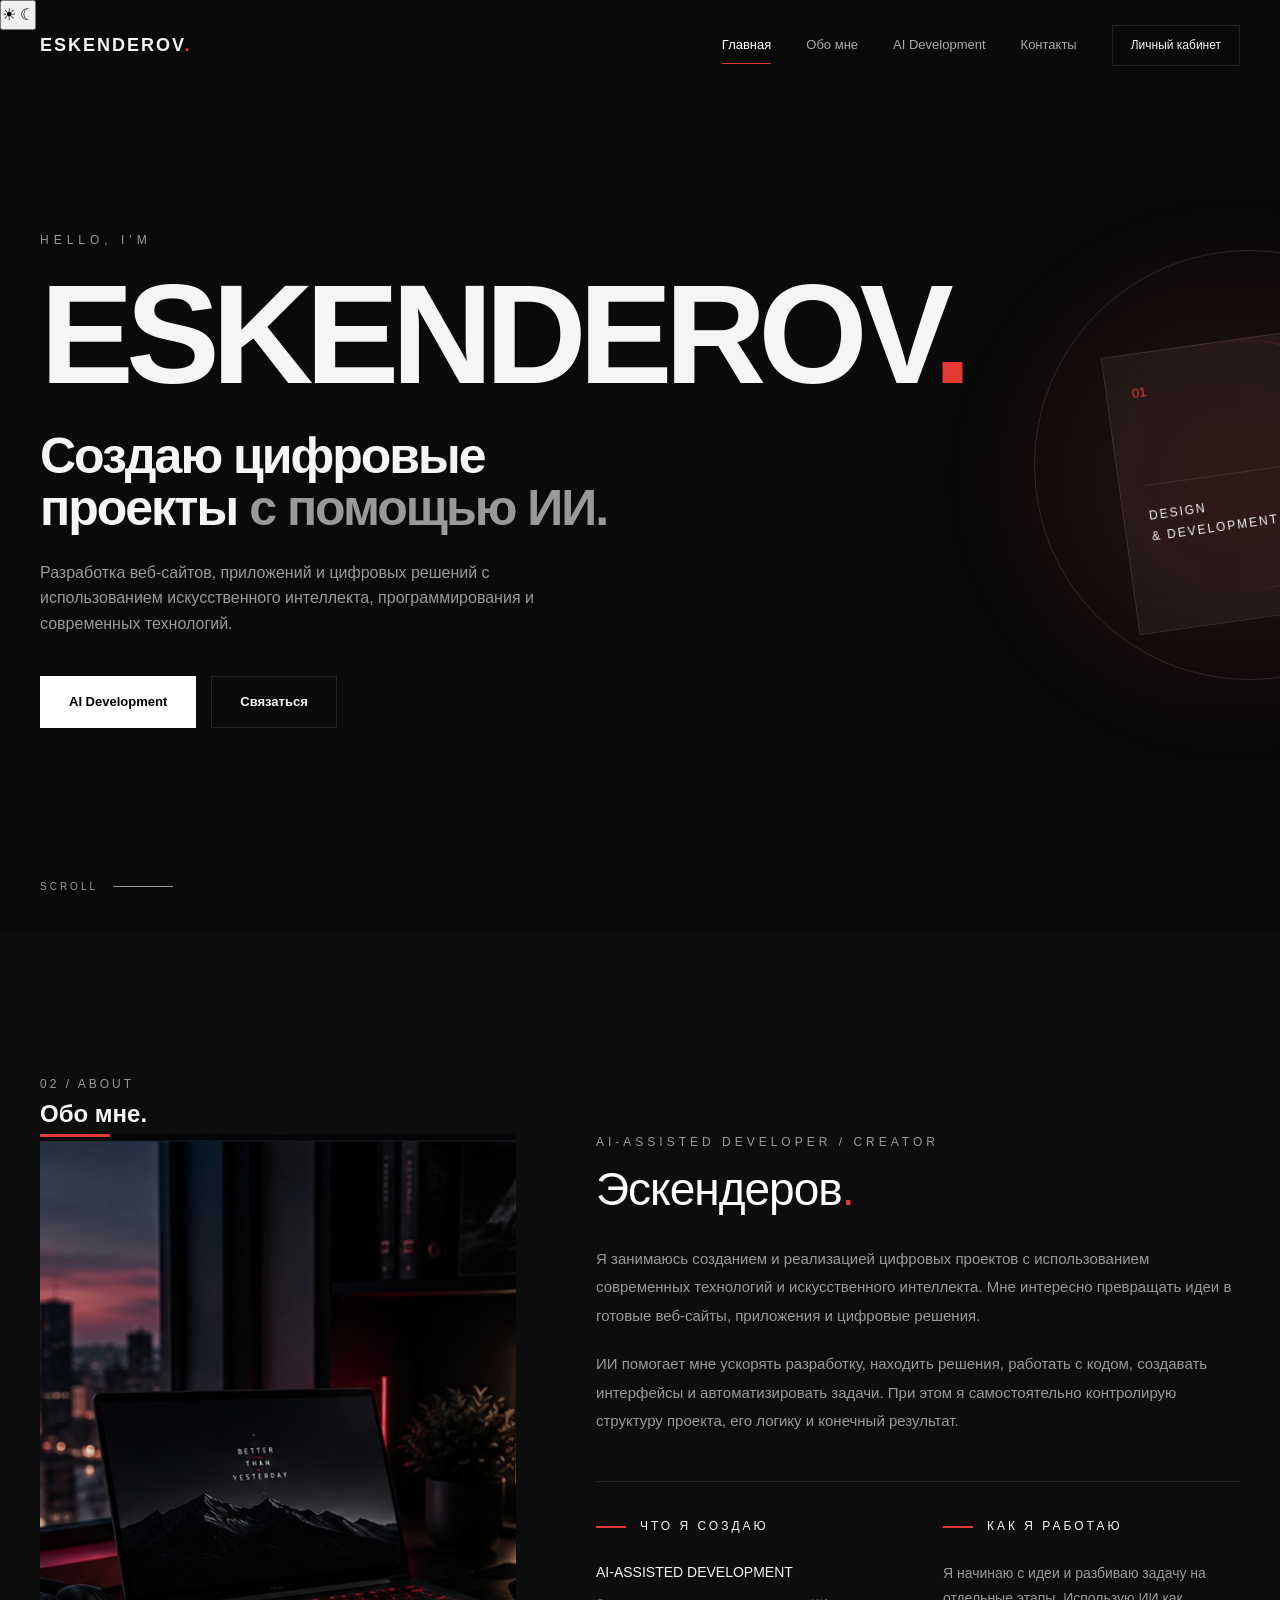
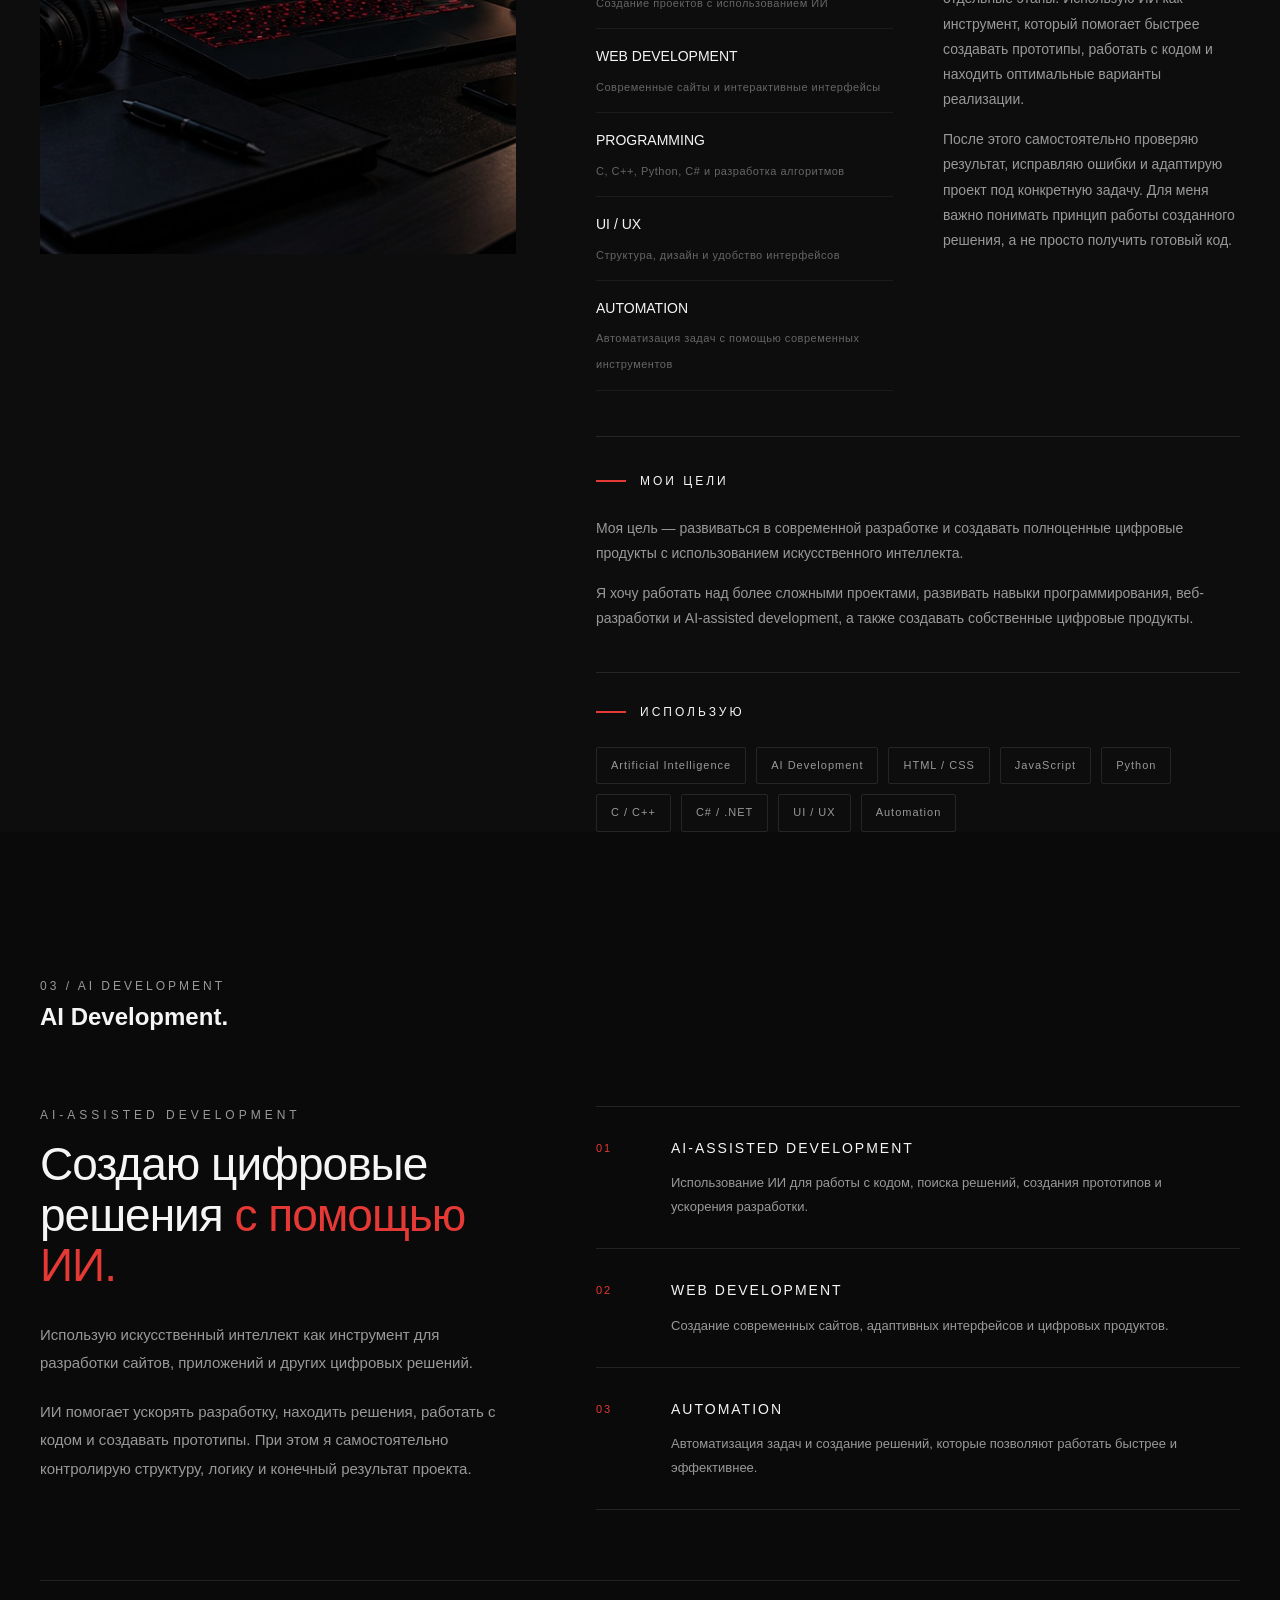
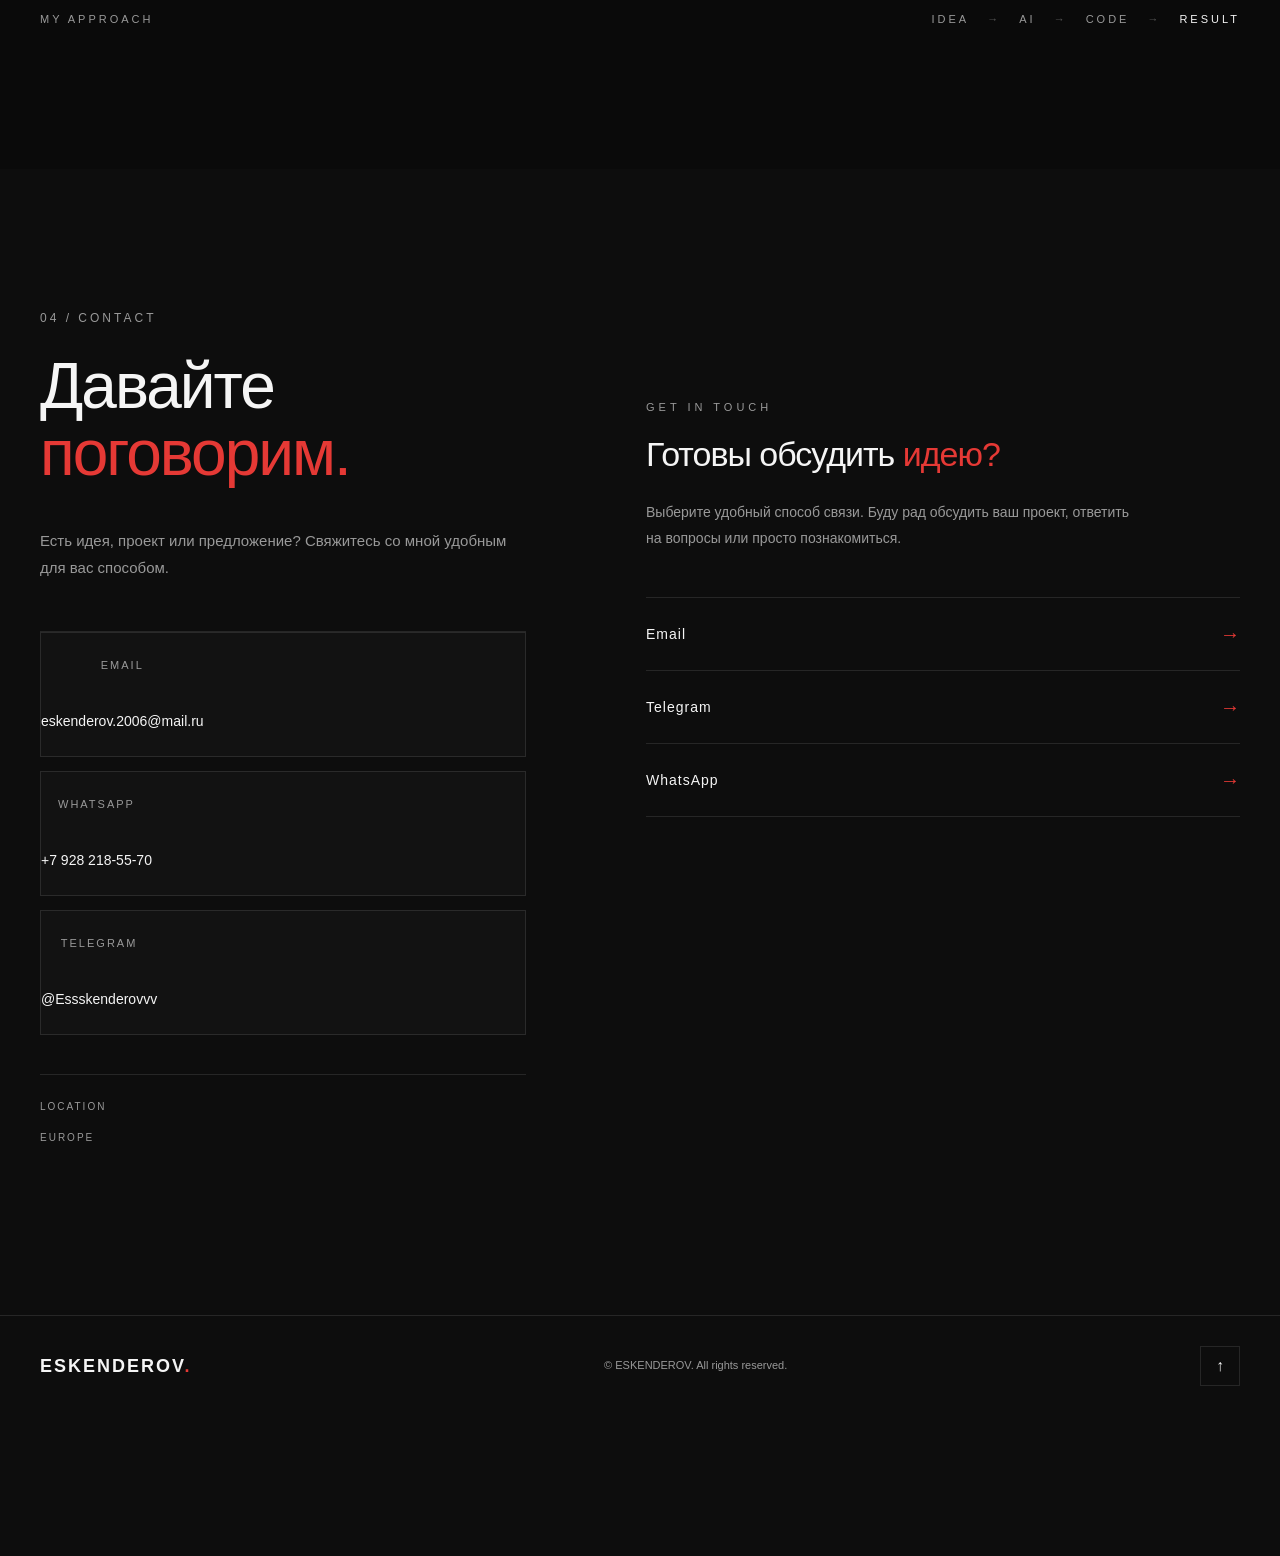
==== index.html @ 564e638a "Update index.html" ====
<!DOCTYPE html>
<html lang="ru">
<head>
    <meta charset="UTF-8">
    <meta name="viewport" content="width=device-width, initial-scale=1.0">

   <title>ESKENDEROV — AI Development</title>

<meta
    name="description"
    content="ESKENDEROV — персональный сайт разработчика. AI-assisted development, веб-разработка, программирование и создание цифровых решений с использованием искусственного интеллекта."
>

    <link rel="stylesheet" href="style.css">
</head>

<body>


<!-- THEME SWITCHER -->

<div class="theme-switcher" id="themeSwitcher">
    <button
        class="theme-switcher-button"
        id="themeToggle"
        type="button"
        aria-label="Переключить тему"
    >
        <span class="theme-switcher-track">
            <span class="theme-switcher-icon sun">☀</span>
            <span class="theme-switcher-icon moon">☾</span>
            <span class="theme-switcher-thumb"></span>
        </span>
    </button>
</div>




    <!-- ================= HEADER ================= -->

    <header class="header" id="header">
        <div class="container header-container">

            <a href="#home" class="logo">
                ESKENDEROV<span>.</span>
            </a>

            <nav class="nav" id="nav">
                <a href="#home" class="nav-link active">Главная</a>
                <a href="#about" class="nav-link">Обо мне</a>
                <a href="#ai-development" class="nav-link">AI Development</a>
                <a href="#contact" class="nav-link">Контакты</a>
                <a href="login.html" class="nav-login">Личный кабинет</a>
            </nav>

            <button class="menu-button" id="menuButton" aria-label="Открыть меню">
                <span></span>
                <span></span>
                <span></span>
            </button>

        </div>
    </header>


    <!-- ================= HERO ================= -->

    <main>

        <section class="hero" id="home">

            <div class="hero-background"></div>

            <div class="container hero-container">

                <div class="hero-content reveal">

                    <p class="hero-small">
                        HELLO, I'M
                    </p>

                    <h1>
                        ESKENDEROV<span>.</span>
                    </h1>

                    <h2>
    Создаю цифровые проекты
    <span>с помощью ИИ.</span>
</h2>

<p class="hero-description">
    Разработка веб-сайтов, приложений и цифровых решений
    с использованием искусственного интеллекта,
    программирования и современных технологий.
</p>


                    <div class="hero-buttons">
                       <a href="#ai-development" class="button button-primary">
    AI Development
</a>

                        <a href="#contact" class="button button-secondary">
                            Связаться
                        </a>
                    </div>

                </div>

                <div class="hero-visual reveal">

                    <div class="circle circle-large"></div>
                    <div class="circle circle-small"></div>

                    <div class="hero-card">
                        <span class="hero-card-number">01</span>

                        <div class="hero-card-line"></div>

                        <p>
                            DESIGN<br>
                            & DEVELOPMENT
                        </p>
                    </div>

                </div>

            </div>

            <a href="#about" class="scroll-down">
                <span>SCROLL</span>
                <div class="scroll-line"></div>
            </a>

        </section>


        <!-- ================= ABOUT ================= -->

       <section class="about section" id="about">
    <div class="container">

        <div class="section-header reveal">
            <span class="section-number">02 / ABOUT</span>
            <h2>Обо мне<span>.</span></h2>
        </div>

        <div class="about-main">

            <!-- ФОТО -->
            <div class="about-photo reveal">
                <img src="about-me-photo.jpg" alt="Рабочее место разработчика">
            </div>

            <!-- ИНФОРМАЦИЯ -->
            <div class="about-content reveal">

<div class="about-intro">
    <p class="about-role">AI-ASSISTED DEVELOPER / CREATOR</p>

    <h3>
        Эскендеров<span>.</span>
    </h3>

    <p>
        Я занимаюсь созданием и реализацией цифровых проектов
        с использованием современных технологий и искусственного
        интеллекта. Мне интересно превращать идеи в готовые
        веб-сайты, приложения и цифровые решения.
    </p>

    <p>
        ИИ помогает мне ускорять разработку, находить решения,
        работать с кодом, создавать интерфейсы и автоматизировать
        задачи. При этом я самостоятельно контролирую структуру
        проекта, его логику и конечный результат.
    </p>
</div>

<div class="about-columns">

    <div class="about-block">

        <div class="about-block-title">
            <span></span>
            Что я создаю
        </div>

        <div class="skill-list">

            <div class="skill-item">
                <strong>AI-ASSISTED DEVELOPMENT</strong>
                <small>Создание проектов с использованием ИИ</small>
            </div>

            <div class="skill-item">
                <strong>WEB DEVELOPMENT</strong>
                <small>Современные сайты и интерактивные интерфейсы</small>
            </div>

            <div class="skill-item">
                <strong>PROGRAMMING</strong>
                <small>C, C++, Python, C# и разработка алгоритмов</small>
            </div>

            <div class="skill-item">
                <strong>UI / UX</strong>
                <small>Структура, дизайн и удобство интерфейсов</small>
            </div>

            <div class="skill-item">
                <strong>AUTOMATION</strong>
                <small>Автоматизация задач с помощью современных инструментов</small>
            </div>

        </div>

    </div>


    <div class="about-block">

        <div class="about-block-title">
            <span></span>
            Как я работаю
        </div>

        <p>
            Я начинаю с идеи и разбиваю задачу на отдельные этапы.
            Использую ИИ как инструмент, который помогает быстрее
            создавать прототипы, работать с кодом и находить
            оптимальные варианты реализации.
        </p>

        <p>
            После этого самостоятельно проверяю результат,
            исправляю ошибки и адаптирую проект под конкретную
            задачу. Для меня важно понимать принцип работы
            созданного решения, а не просто получить готовый код.
        </p>

    </div>

</div>


<div class="about-goal">

    <div class="about-block-title">
        <span></span>
        Мои цели
    </div>

    <p>
        Моя цель — развиваться в современной разработке и создавать
        полноценные цифровые продукты с использованием искусственного
        интеллекта.
    </p>

    <p>
        Я хочу работать над более сложными проектами, развивать
        навыки программирования, веб-разработки и AI-assisted
        development, а также создавать собственные цифровые продукты.
    </p>

</div>


<div class="about-learning">

    <div class="about-block-title">
        <span></span>
        Использую
    </div>

    <div class="learning-tags">
        <span>Artificial Intelligence</span>
        <span>AI Development</span>
        <span>HTML / CSS</span>
        <span>JavaScript</span>
        <span>Python</span>
        <span>C / C++</span>
        <span>C# / .NET</span>
        <span>UI / UX</span>
        <span>Automation</span>
    </div>

</div>

</div>


        </div>

    </div>

      <!-- ================= AI DEVELOPMENT ================= -->

<section class="section ai-development" id="ai-development">

    <div class="container">

        <div class="section-header reveal">
            <span class="section-number">03 / AI DEVELOPMENT</span>
            <h2>AI Development<span>.</span></h2>
        </div>

        <div class="ai-main">

            <div class="ai-intro reveal">

                <p class="ai-role">
                    AI-ASSISTED DEVELOPMENT
                </p>

                <h3>
                    Создаю цифровые решения
                    <span>с помощью ИИ.</span>
                </h3>

                <p>
                    Использую искусственный интеллект как инструмент
                    для разработки сайтов, приложений и других
                    цифровых решений.
                </p>

                <p>
                    ИИ помогает ускорять разработку, находить решения,
                    работать с кодом и создавать прототипы.
                    При этом я самостоятельно контролирую структуру,
                    логику и конечный результат проекта.
                </p>

            </div>

            <div class="ai-list reveal">

                <div class="ai-item">

                    <div class="ai-number">
                        01
                    </div>

                    <div class="ai-item-content">
                        <h3>AI-ASSISTED DEVELOPMENT</h3>

                        <p>
                            Использование ИИ для работы с кодом,
                            поиска решений, создания прототипов
                            и ускорения разработки.
                        </p>
                    </div>

                </div>


                <div class="ai-item">

                    <div class="ai-number">
                        02
                    </div>

                    <div class="ai-item-content">
                        <h3>WEB DEVELOPMENT</h3>

                        <p>
                            Создание современных сайтов,
                            адаптивных интерфейсов и цифровых
                            продуктов.
                        </p>
                    </div>

                </div>


                <div class="ai-item">

                    <div class="ai-number">
                        03
                    </div>

                    <div class="ai-item-content">
                        <h3>AUTOMATION</h3>

                        <p>
                            Автоматизация задач и создание решений,
                            которые позволяют работать быстрее
                            и эффективнее.
                        </p>
                    </div>

                </div>

            </div>

        </div>

        <div class="ai-bottom reveal">

            <span>MY APPROACH</span>

            <div class="ai-flow">
                <span>IDEA</span>
                <i>→</i>
                <span>AI</span>
                <i>→</i>
                <span>CODE</span>
                <i>→</i>
                <strong>RESULT</strong>
            </div>

        </div>

    </div>

</section>


<!-- ================= CONTACT ================= -->

<section class="section contact" id="contact">

    <div class="container">

        <div class="contact-grid">

            <!-- CONTACT INFO -->
            <div class="contact-info reveal">

                <p class="section-number">
                    04 / CONTACT
                </p>

                <h2>
                    Давайте<br>
                    <span>поговорим.</span>
                </h2>

                <p class="contact-description">
                    Есть идея, проект или предложение?
                    Свяжитесь со мной удобным для вас способом.
                </p>

                <div class="contact-details">

                    <!-- EMAIL -->
                    <div class="contact-item">

                        <div class="contact-item-content">

                            <span>Email</span>

                            <a href="mailto:eskenderov.2006@mail.ru">
                                eskenderov.2006@mail.ru
                            </a>

                        </div>

                    </div>


                    <!-- WHATSAPP -->
                    <div class="contact-item">

                        <div class="contact-item-content">

                            <span>WhatsApp</span>

                            <a
                                href="https://wa.me/79282185570"
                                target="_blank"
                                rel="noopener noreferrer"
                            >
                                +7 928 218-55-70
                            </a>

                        </div>

                    </div>


                    <!-- TELEGRAM -->
                    <div class="contact-item">

                        <div class="contact-item-content">

                            <span>Telegram</span>

                            <a
                                href="https://t.me/Essskenderovvv"
                                target="_blank"
                                rel="noopener noreferrer"
                            >
                                @Essskenderovvv
                            </a>

                        </div>

                    </div>


                    <!-- LOCATION -->
                    <div class="contact-location">

                        <span class="location-label">
                            Location
                        </span>

                        <span class="location-value">
                            Europe
                        </span>

                    </div>

                </div>

            </div>


            <!-- CONTACT CTA -->
            <div class="contact-cta reveal">

                <p class="contact-cta-label">
                    GET IN TOUCH
                </p>

                <h3>
                    Готовы обсудить
                    <span>идею?</span>
                </h3>

                <p>
                    Выберите удобный способ связи.
                    Буду рад обсудить ваш проект,
                    ответить на вопросы или просто
                    познакомиться.
                </p>

                <div class="contact-actions">

                    <a
                        href="mailto:eskenderov.2006@mail.ru"
                        class="contact-action"
                    >
                        <span>Email</span>
                        <strong>→</strong>
                    </a>

                    <a
                        href="https://t.me/Essskenderovvv"
                        target="_blank"
                        rel="noopener noreferrer"
                        class="contact-action"
                    >
                        <span>Telegram</span>
                        <strong>→</strong>
                    </a>

                    <a
                        href="https://wa.me/79282185570"
                        target="_blank"
                        rel="noopener noreferrer"
                        class="contact-action"
                    >
                        <span>WhatsApp</span>
                        <strong>→</strong>
                    </a>

                </div>

            </div>

        </div>

    </div>

</section>



    <!-- ================= FOOTER ================= -->

    <footer class="footer">

        <div class="container footer-container">

            <a href="#home" class="logo">
                ESKENDEROV<span>.</span>
            </a>

            <p>
                © <span id="year"></span> ESKENDEROV. All rights reserved.
            </p>

            <a href="#home" class="back-top">
                ↑
            </a>

        </div>

    </footer>


    <script src="script.js"></script>

</body>
</html>
---- style.css ----
/* =====================================================
   RESET
===================================================== */

* {
    margin: 0;
    padding: 0;
    box-sizing: border-box;
}

html {
    scroll-behavior: smooth;
}

body {
    font-family: Arial, Helvetica, sans-serif;
    background: #0a0a0a;
    color: #f5f5f5;
    line-height: 1.6;
    overflow-x: hidden;
}

a {
    color: inherit;
    text-decoration: none;
}

button,
input,
textarea {
    font: inherit;
}


/* =====================================================
   VARIABLES
===================================================== */

:root {
    --bg: #0a0a0a;
    --bg-light: #111111;
    --white: #f5f5f5;
    --gray: #999999;
    --dark-gray: #1d1d1d;
    --red: #e53935;
    --border: rgba(255, 255, 255, 0.1);
    --container: 1200px;
}


/* =====================================================
   COMMON
===================================================== */

.container {
    width: min(var(--container), calc(100% - 80px));
    margin: 0 auto;
}

.section {
    padding: 140px 0;
}

.section-heading {
    margin-bottom: 80px;
}

.section-number {
    color: var(--gray);
    font-size: 12px;
    letter-spacing: 3px;
    margin-bottom: 25px;
}

.section-heading h2,
.contact-info h2 {
    font-size: clamp(48px, 7vw, 90px);
    line-height: 0.95;
    font-weight: 700;
    letter-spacing: -4px;
}

.section-heading h2 span,
.contact-info h2 span {
    color: var(--gray);
}


/* =====================================================
   HEADER
===================================================== */

.header {
    position: fixed;
    top: 0;
    left: 0;
    width: 100%;
    z-index: 1000;
    padding: 25px 0;
    transition: 0.4s ease;
}

.header.scrolled {
    background: rgba(10, 10, 10, 0.9);
    backdrop-filter: blur(15px);
    padding: 17px 0;
    border-bottom: 1px solid var(--border);
}

.header-container {
    display: flex;
    align-items: center;
    justify-content: space-between;
}

.logo {
    font-size: 18px;
    font-weight: 800;
    letter-spacing: 2px;
}

.logo span {
    color: var(--red);
}

.nav {
    display: flex;
    align-items: center;
    gap: 35px;
}

.nav-link {
    position: relative;
    color: #aaa;
    font-size: 13px;
    transition: 0.3s;
}

.nav-link:hover,
.nav-link.active {
    color: white;
}

.nav-link::after {
    content: "";
    position: absolute;
    left: 0;
    bottom: -8px;
    width: 0;
    height: 1px;
    background: var(--red);
    transition: 0.3s;
}

.nav-link:hover::after,
.nav-link.active::after {
    width: 100%;
}

.nav-login {
    padding: 10px 18px;
    border: 1px solid var(--border);
    font-size: 12px;
    transition: 0.3s;
}

.nav-login:hover {
    background: white;
    color: black;
}

.menu-button {
    display: none;
    border: 0;
    background: transparent;
    cursor: pointer;
}

.menu-button span {
    display: block;
    width: 25px;
    height: 2px;
    background: white;
    margin: 5px;
}


/* =====================================================
   HERO
===================================================== */

.hero {
    min-height: 100vh;
    position: relative;
    display: flex;
    align-items: center;
    overflow: hidden;
}

.hero-background {
    position: absolute;
    width: 600px;
    height: 600px;
    border-radius: 50%;
    right: -250px;
    top: 50%;
    transform: translateY(-50%);
    background: radial-gradient(
        circle,
        rgba(229, 57, 53, 0.15),
        transparent 65%
    );
    filter: blur(20px);
}

.hero-container {
    display: grid;
    grid-template-columns: 1.2fr 0.8fr;
    align-items: center;
    gap: 50px;
}

.hero-small {
    font-size: 12px;
    letter-spacing: 5px;
    color: var(--gray);
    margin-bottom: 25px;
}

.hero h1 {
    font-size: clamp(65px, 11vw, 150px);
    line-height: 0.85;
    letter-spacing: -8px;
    margin-bottom: 35px;
}

.hero h1 span {
    color: var(--red);
}

.hero h2 {
    max-width: 650px;
    font-size: clamp(28px, 4vw, 50px);
    line-height: 1.05;
    letter-spacing: -2px;
    margin-bottom: 25px;
}

.hero h2 span {
    color: var(--gray);
}

.hero-description {
    max-width: 550px;
    color: var(--gray);
    font-size: 16px;
    margin-bottom: 40px;
}

.hero-buttons {
    display: flex;
    gap: 15px;
    flex-wrap: wrap;
}

.button {
    display: inline-flex;
    align-items: center;
    justify-content: center;
    gap: 25px;
    min-height: 52px;
    padding: 0 28px;
    border: 1px solid transparent;
    cursor: pointer;
    transition: 0.3s;
    font-size: 13px;
    font-weight: 600;
}

.button-primary {
    background: white;
    color: black;
}

.button-primary:hover {
    background: var(--red);
    color: white;
    transform: translateY(-3px);
}

.button-secondary {
    border-color: var(--border);
}

.button-secondary:hover {
    background: white;
    color: black;
}


/* HERO VISUAL */

.hero-visual {
    position: relative;
    height: 500px;
}

.circle {
    position: absolute;
    border-radius: 50%;
    border: 1px solid rgba(255, 255, 255, 0.12);
}

.circle-large {
    width: 430px;
    height: 430px;
    top: 20px;
    left: 20px;
    animation: rotate 20s linear infinite;
}

.circle-small {
    width: 250px;
    height: 250px;
    top: 110px;
    left: 110px;
    border-color: rgba(229, 57, 53, 0.4);
    animation: rotateReverse 12s linear infinite;
}

.hero-card {
    position: absolute;
    width: 240px;
    height: 280px;
    top: 110px;
    left: 105px;
    padding: 25px;
    background: rgba(255, 255, 255, 0.04);
    backdrop-filter: blur(15px);
    border: 1px solid var(--border);
    transform: rotate(-8deg);
    transition: 0.5s;
}

.hero-card:hover {
    transform: rotate(0deg) scale(1.03);
}

.hero-card-number {
    color: var(--red);
    font-size: 13px;
}

.hero-card-line {
    height: 1px;
    width: 100%;
    background: var(--border);
    margin: 80px 0 20px;
}

.hero-card p {
    font-size: 12px;
    letter-spacing: 2px;
    line-height: 1.8;
}

.scroll-down {
    position: absolute;
    left: 40px;
    bottom: 35px;
    display: flex;
    align-items: center;
    gap: 15px;
    color: var(--gray);
    font-size: 10px;
    letter-spacing: 3px;
}

.scroll-line {
    width: 60px;
    height: 1px;
    background: var(--gray);
}


/* =====================================================
   ABOUT
===================================================== */

.about {
    background: #0d0d0d;
}

.about-grid {
    display: grid;
    grid-template-columns: 0.9fr 1.1fr;
    gap: 100px;
    align-items: center;
}

.about-image {
    position: relative;
    max-width: 450px;
}

.image-placeholder {
    height: 550px;
    background:
        linear-gradient(
            135deg,
            #222,
            #101010
        );
    display: flex;
    align-items: center;
    justify-content: center;
    border: 1px solid var(--border);
}

.image-placeholder span {
    font-size: 25px;
    letter-spacing: 8px;
    color: #444;
    text-align: center;
    line-height: 1.5;
}

.image-decoration {
    position: absolute;
    width: 100%;
    height: 100%;
    border: 1px solid var(--red);
    left: 20px;
    top: 20px;
    z-index: -1;
}

.about-intro {
    font-size: 25px !important;
    line-height: 1.4;
    color: white !important;
    margin-bottom: 30px;
}

.about-content > p {
    color: var(--gray);
    font-size: 16px;
    margin-bottom: 50px;
}

.skills {
    display: flex;
    flex-direction: column;
    gap: 25px;
}

.skill-header {
    display: flex;
    justify-content: space-between;
    font-size: 12px;
    margin-bottom: 10px;
    color: #ccc;
}

.skill-header span:last-child {
    color: var(--gray);
}

.skill-bar {
    height: 2px;
    background: #2a2a2a;
    overflow: hidden;
}

.skill-progress {
    height: 100%;
    width: 0;
    background: var(--red);
    transition: width 1.5s ease;
}

.about.visible .skill-progress {
    width: var(--progress);
}


/* =====================================================
   PROJECTS
===================================================== */

.projects-grid {
    display: grid;
    grid-template-columns: repeat(2, 1fr);
    gap: 70px 30px;
}

.project-card {
    border-bottom: 1px solid var(--border);
    padding-bottom: 35px;
}

.project-image {
    height: 400px;
    margin-bottom: 30px;
    position: relative;
    overflow: hidden;
    display: flex;
    align-items: flex-end;
    justify-content: flex-end;
    padding: 25px;
    border: 1px solid var(--border);
    transition: 0.5s;
}

.project-image span {
    font-size: 80px;
    font-weight: 800;
    color: rgba(255, 255, 255, 0.08);
    transition: 0.5s;
}

.project-card:hover .project-image {
    transform: scale(0.98);
}

.project-card:hover .project-image span {
    color: rgba(229, 57, 53, 0.5);
    transform: translate(-10px, -10px);
}

.project-image-1 {
    background:
        linear-gradient(
            135deg,
            #1d1d1d,
            #090909
        );
}

.project-image-2 {
    background:
        linear-gradient(
            45deg,
            #181818,
            #252525
        );
}

.project-image-3 {
    background:
        linear-gradient(
            135deg,
            #252525,
            #101010
        );
}

.project-image-4 {
    background:
        linear-gradient(
            45deg,
            #111,
            #292929
        );
}

.project-category {
    font-size: 10px;
    letter-spacing: 3px;
    color: var(--red);
    margin-bottom: 12px;
}

.project-info h3 {
    font-size: 28px;
    margin-bottom: 12px;
}

.project-info > p:not(.project-category) {
    color: var(--gray);
    max-width: 500px;
    margin-bottom: 20px;
}

.project-link {
    font-size: 13px;
    transition: 0.3s;
}

.project-link:hover {
    color: var(--red);
}


/* =====================================================
   CONTACT
===================================================== */

.contact {
    background: #0d0d0d;
}

.contact-grid {
    display: grid;
    grid-template-columns: 1fr 1fr;
    gap: 120px;
}

.contact-description {
    max-width: 450px;
    color: var(--gray);
    margin: 40px 0;
}

.contact-details {
    display: flex;
    flex-direction: column;
    gap: 25px;
}

.contact-details span {
    display: block;
    color: var(--gray);
    font-size: 11px;
    letter-spacing: 2px;
    margin-bottom: 5px;
}

.contact-details a {
    transition: 0.3s;
}

.contact-details a:hover {
    color: var(--red);
}


/* FORM */

.form-group label {
    font-size: 11px;
    color: var(--gray);
    letter-spacing: 2px;
}

.form-group input,
.form-group textarea {
    width: 100%;
    border: 0;
    border-bottom: 1px solid var(--border);
    background: transparent;
    color: white;
    padding: 12px 0;
    outline: none;
    resize: vertical;
    transition: 0.3s;
}

.form-group input:focus,
.form-group textarea:focus {
    border-color: var(--red);
}

.form-group input::placeholder,
.form-group textarea::placeholder {
    color: #444;
}



/* =====================================================
   FOOTER
===================================================== */

.footer {
    border-top: 1px solid var(--border);
    padding: 30px 0;
}

.footer-container {
    display: flex;
    justify-content: space-between;
    align-items: center;
}

.footer p {
    color: var(--gray);
    font-size: 11px;
}

.back-top {
    width: 40px;
    height: 40px;
    border: 1px solid var(--border);
    display: flex;
    align-items: center;
    justify-content: center;
    transition: 0.3s;
}

.back-top:hover {
    background: white;
    color: black;
}


/* =====================================================
   ANIMATIONS
===================================================== */

.reveal {
    opacity: 0;
    transform: translateY(40px);
    transition:
        opacity 0.8s ease,
        transform 0.8s ease;
}

.reveal.visible {
    opacity: 1;
    transform: translateY(0);
}

@keyframes rotate {
    from {
        transform: rotate(0deg);
    }

    to {
        transform: rotate(360deg);
    }
}

@keyframes rotateReverse {
    from {
        transform: rotate(360deg);
    }

    to {
        transform: rotate(0deg);
    }
}


/* =====================================================
   RESPONSIVE
===================================================== */

@media (max-width: 900px) {

    .container {
        width: min(var(--container), calc(100% - 40px));
    }

    .nav {
        position: fixed;
        top: 0;
        right: -100%;
        width: 280px;
        height: 100vh;
        background: #111;
        flex-direction: column;
        justify-content: center;
        gap: 30px;
        transition: 0.4s;
        border-left: 1px solid var(--border);
    }

    .nav.open {
        right: 0;
    }

    .menu-button {
        display: block;
        position: relative;
        z-index: 1001;
    }

    .hero-container {
        grid-template-columns: 1fr;
    }

    .hero-visual {
        display: none;
    }

    .about-grid {
        grid-template-columns: 1fr;
        gap: 70px;
    }

    .about-image {
        max-width: 400px;
    }

    .contact-grid {
        grid-template-columns: 1fr;
        gap: 70px;
    }

    .projects-grid {
        gap: 50px 20px;
    }
}


@media (max-width: 600px) {

    .section {
        padding: 90px 0;
    }

    .section-heading {
        margin-bottom: 50px;
    }

    .section-heading h2,
    .contact-info h2 {
        letter-spacing: -2px;
    }

    .hero h1 {
        font-size: 55px;
        letter-spacing: -4px;
    }

    .hero h2 {
        font-size: 30px;
    }

    .hero-description {
        font-size: 14px;
    }

    .scroll-down {
        left: 20px;
    }

    .projects-grid {
        grid-template-columns: 1fr;
    }

    .project-image {
        height: 300px;
    }

    .image-placeholder {
        height: 400px;
    }

    .footer-container {
        flex-direction: column;
        gap: 20px;
    }
}
/* =====================================================
   AUTH PAGES
===================================================== */

.auth-page {
    min-height: 100vh;
    display: flex;
    align-items: center;
    justify-content: center;
    padding: 120px 20px 60px;
}

.auth-box {
    width: min(500px, 100%);
    padding: 50px;
    background: #111;
    border: 1px solid var(--border);
    animation: authAppear 0.8s ease forwards;
}

.auth-box h1 {
    font-size: clamp(45px, 7vw, 70px);
    line-height: 0.95;
    letter-spacing: -3px;
    margin-bottom: 50px;
}

.auth-box h1 span {
    color: var(--red);
}

.auth-button {
    width: 100%;
    margin-top: 10px;
}

.auth-message {
    min-height: 20px;
    margin-top: 20px;
    font-size: 13px;
    color: var(--red);
}

.auth-switch {
    margin-top: 30px;
    color: var(--gray);
    font-size: 13px;
    text-align: center;
}

.auth-switch a {
    color: white;
    transition: 0.3s;
}

.auth-switch a:hover {
    color: var(--red);
}

@keyframes authAppear {

    from {
        opacity: 0;
        transform: translateY(30px);
    }

    to {
        opacity: 1;
        transform: translateY(0);
    }

}


/* =====================================================
   PROFILE
===================================================== */

.profile-page {
    min-height: 100vh;
    padding: 150px 0 100px;
}

.profile-header {
    display: flex;
    align-items: center;
    justify-content: space-between;
    margin-bottom: 80px;
}

.profile-header h1 {
    font-size: clamp(55px, 8vw, 100px);
    line-height: 0.9;
    letter-spacing: -5px;
}

.profile-header h1 span {
    color: var(--gray);
}

.profile-avatar {
    width: 150px;
    height: 150px;
    border-radius: 50%;
    border: 1px solid var(--red);
    display: flex;
    align-items: center;
    justify-content: center;
    font-size: 60px;
    font-weight: 700;
    color: var(--red);
}

.profile-grid {
    display: grid;
    grid-template-columns: 1fr 1fr;
    gap: 30px;
}

.profile-card {
    background: #111;
    border: 1px solid var(--border);
    padding: 40px;
}

.profile-label {
    font-size: 11px;
    letter-spacing: 3px;
    color: var(--gray);
    margin-bottom: 35px;
}

.profile-row {
    display: flex;
    justify-content: space-between;
    gap: 20px;
    padding: 20px 0;
    border-bottom: 1px solid var(--border);
}

.profile-row span {
    color: var(--gray);
}

.status {
    color: #7ee787;
}

.profile-action {
    width: 100%;
    padding: 20px 0;
    display: flex;
    justify-content: space-between;
    border: 0;
    border-bottom: 1px solid var(--border);
    background: transparent;
    color: white;
    text-align: left;
    cursor: pointer;
    transition: 0.3s;
}

.profile-action:hover {
    color: var(--red);
    padding-left: 10px;
}

.profile-action.danger {
    color: #e53935;
}

.logout-button {
    background: transparent;
    color: white;
    cursor: pointer;
}


/* =====================================================
   MOBILE AUTH / PROFILE
===================================================== */

@media (max-width: 700px) {

    .auth-box {
        padding: 30px 25px;
    }

    .profile-header {
        align-items: flex-start;
        gap: 30px;
    }

    .profile-avatar {
        width: 90px;
        height: 90px;
        font-size: 35px;
        flex-shrink: 0;
    }

    .profile-header h1 {
        letter-spacing: -3px;
    }

    .profile-grid {
        grid-template-columns: 1fr;
    }

    .profile-card {
        padding: 25px;
    }

    .profile-row {
        flex-direction: column;
        gap: 5px;
    }

}
/* =====================================================
   CONTACT DETAILS
===================================================== */

.contact-details {
    display: flex;
    flex-direction: column;
    gap: 14px;
    margin-top: 45px;
    max-width: 500px;
}


/* CONTACT CARD */

.contact-item {
    display: flex;
    align-items: center;
    gap: 18px;
    padding: 18px 20px;
    border: 1px solid var(--border);
    background: rgba(255, 255, 255, 0.02);
    transition: 0.35s ease;
}

.contact-item:hover {
    border-color: rgba(229, 57, 53, 0.5);
    background: rgba(229, 57, 53, 0.04);
    transform: translateX(6px);

}


/* TEXT */

.contact-item-content {
    display: flex;
    flex-direction: column;
    gap: 3px;
}

.contact-item-content span,
.contact-location span {
    color: var(--gray);
    font-size: 10px;
    letter-spacing: 2px;
    text-transform: uppercase;
}

.contact-item-content a {
    font-size: 15px;
    color: white;
    transition: 0.3s ease;
}

.contact-item-content a:hover {
    color: var(--red);
}


/* LOCATION */

.contact-location {
    margin-top: 25px;
    padding: 22px 20px 0;

    border-top: 1px solid var(--border);

    display: flex;
    align-items: center;
    justify-content: space-between;
}

.contact-location p {
    color: white;
    font-size: 14px;
    margin: 0;
}


/* MOBILE */

@media (max-width: 600px) {

    .contact-details {
        margin-top: 35px;
    }

    .contact-item {
        padding: 16px;
    }

    .contact-location {
        padding-top: 20px;
    }

}
.contact-location {
    margin-top: 25px;
    padding-top: 25px;
    border-top: 1px solid var(--border);
    display: flex;
    flex-direction: column;
    gap: 8px;
}

.location-label {
    font-size: 12px;
    color: var(--gray);
    text-transform: uppercase;
    letter-spacing: 3px;
}

.location-value {
    font-family: "Helvetica Neue", Arial, sans-serif;
    font-size: 20px;
    font-weight: 300;
    letter-spacing: 5px;
    color: var(--white);
    text-transform: uppercase;
}
/* =========================
   LOGIN — выравнивание текста
========================= */

.auth-page {
    min-height: calc(100vh - 80px);
    display: flex;
    align-items: center;
    justify-content: center;
    padding: 60px 20px;
    box-sizing: border-box;
}

.auth-box {
    width: 100%;
    max-width: 460px;
    box-sizing: border-box;
}

.auth-box h1 {
    margin: 12px 0 40px;
    font-size: 42px;
    font-weight: 400;
    line-height: 1.15;
    letter-spacing: -0.5px;
}

.auth-box h1 span {
    color: var(--red);
}

.form-group {
    margin-bottom: 24px;
}

.form-group label {
    display: block;
    margin-bottom: 9px;
    font-size: 13px;
    font-weight: 400;
    line-height: 1.4;
    letter-spacing: 0.3px;
    color: var(--white);
}

.form-group input {
    display: block;
    width: 100%;
    height: 52px;
    padding: 0 16px;
    box-sizing: border-box;

    font-family: inherit;
    font-size: 15px;
    font-weight: 400;
    line-height: normal;

    color: var(--white);
    background: transparent;
    border: 1px solid var(--border);
    border-radius: 2px;
    outline: none;

    transition: border-color 0.3s ease;
}

.form-group input::placeholder {
    color: #666;
    opacity: 1;
}

.form-group input:focus {
    border-color: rgba(255, 255, 255, 0.5);
}

.auth-button {
    display: flex;
    align-items: center;
    justify-content: center;

    width: 100%;
    height: 52px;
    margin-top: 8px;

    padding: 0;

    font-family: inherit;
    font-size: 14px;
    font-weight: 500;
    line-height: 1;
    letter-spacing: 0.5px;

    box-sizing: border-box;
}

.auth-switch {
    margin-top: 28px;
    text-align: center;

    font-size: 13px;
    line-height: 1.5;
    color: var(--gray);
}

.auth-switch a {
    color: var(--white);
    text-decoration: none;
    transition: color 0.3s ease;
}

.auth-switch a:hover {
    color: var(--red);
}

.auth-message {
    margin-top: 15px;
    text-align: center;
    font-size: 13px;
    line-height: 1.5;
}

/* На маленьком экране */
@media (max-width: 600px) {
    .auth-page {
        padding: 40px 20px;
    }

    .auth-box h1 {
        font-size: 34px;
    }
}
/* =========================
   ABOUT — NEW DESIGN
========================= */

.about-main {
    display: grid;
    grid-template-columns: 0.85fr 1.15fr;
    gap: 80px;
    align-items: start;
}

/* PHOTO */

.about-photo {
    position: relative;
    overflow: hidden;
    background: var(--bg-light);
}

.about-photo::before {
    content: "";
    position: absolute;
    top: 0;
    left: 0;
    width: 70px;
    height: 3px;
    background: var(--red);
    z-index: 2;
}

.about-photo img {
    display: block;
    width: 100%;
    height: 720px;
    object-fit: cover;
    filter: brightness(0.85);
    transition: transform 0.6s ease, filter 0.6s ease;
}

.about-photo:hover img {
    transform: scale(1.03);
    filter: brightness(1);
}

/* INTRO */

.about-role {
    margin-bottom: 14px;
    color: var(--gray);
    font-size: 12px;
    letter-spacing: 4px;
    text-transform: uppercase;
}

.about-intro h3 {
    margin: 0 0 30px;
    font-size: 46px;
    font-weight: 400;
    line-height: 1.1;
    letter-spacing: -1px;
}

.about-intro h3 span {
    color: var(--red);
}

.about-intro p:not(.about-role) {
    max-width: 700px;
    margin-bottom: 20px;
    color: var(--gray);
    font-size: 15px;
    line-height: 1.9;
}

/* COLUMNS */

.about-columns {
    display: grid;
    grid-template-columns: 1fr 1fr;
    gap: 50px;
    margin-top: 45px;
    padding-top: 35px;
    border-top: 1px solid var(--border);
}

.about-block-title {
    display: flex;
    align-items: center;
    gap: 14px;

    margin-bottom: 25px;

    color: var(--white);
    font-size: 12px;
    font-weight: 500;
    letter-spacing: 3px;
    text-transform: uppercase;
}

.about-block-title span {
    display: block;
    width: 30px;
    height: 2px;
    background: var(--red);
}

/* SKILLS */

.skill-list {
    display: flex;
    flex-direction: column;
    gap: 16px;
}

.skill-item {
    padding-bottom: 14px;
    border-bottom: 1px solid rgba(255, 255, 255, 0.06);
}

.skill-item strong {
    display: block;
    margin-bottom: 5px;
    color: var(--white);
    font-size: 14px;
    font-weight: 400;
}

.skill-item small {
    color: #666;
    font-size: 11px;
    letter-spacing: 0.5px;
}

/* WORK STYLE */

.about-block > p,
.about-goal p {
    margin-bottom: 15px;
    color: var(--gray);
    font-size: 14px;
    line-height: 1.8;
}

/* GOALS */

.about-goal {
    margin-top: 45px;
    padding-top: 35px;
    border-top: 1px solid var(--border);
}

/* LEARNING */

.about-learning {
    margin-top: 40px;
    padding-top: 30px;
    border-top: 1px solid var(--border);
}

.learning-tags {
    display: flex;
    flex-wrap: wrap;
    gap: 10px;
}

.learning-tags span {
    padding: 9px 14px;

    border: 1px solid var(--border);
    border-radius: 2px;

    color: var(--gray);
    font-size: 11px;
    letter-spacing: 1px;

    transition: 0.3s ease;
}

.learning-tags span:hover {
    color: var(--white);
    border-color: var(--red);
}

/* MOBILE */

@media (max-width: 900px) {

    .about-main {
        grid-template-columns: 1fr;
        gap: 45px;
    }

    .about-photo img {
        height: 500px;
    }

    .about-columns {
        grid-template-columns: 1fr;
        gap: 40px;
    }

    .about-intro h3 {
        font-size: 38px;
    }
}

@media (max-width: 600px) {

    .about-photo img {
        height: 400px;
    }

    .about-intro h3 {
        font-size: 32px;
    }

    .about-intro p:not(.about-role) {
        font-size: 14px;
    }
}
/* ================= PROJECT IMAGES ================= */

.project-image {
    position: relative;
    width: 100%;
    height: 360px;
    overflow: hidden;
    background: #111;
}

.project-image img {
    display: block;
    width: 100%;
    height: 100%;
    object-fit: cover;
    transition: transform 0.6s ease, filter 0.6s ease;
}

.project-card:hover .project-image img {
    transform: scale(1.04);
    filter: brightness(1.05);
}

.project-image > span {
    position: absolute;
    top: 20px;
    right: 20px;
    z-index: 2;
    color: #fff;
    font-size: 12px;
    letter-spacing: 2px;
}

/* затемнение фотографии */
.project-image::after {
    content: "";
    position: absolute;
    inset: 0;
    background: linear-gradient(
        to bottom,
        rgba(0, 0, 0, 0.15),
        rgba(0, 0, 0, 0.45)
    );
    pointer-events: none;
}

/* номер поверх затемнения */
.project-image > span {
    z-index: 3;
}

@media (max-width: 600px) {
    .project-image {
        height: 280px;
    }
}
/* =====================================================
   AI DEVELOPMENT
===================================================== */

.ai-development {
    background: #0a0a0a;
}

.ai-main {
    display: grid;
    grid-template-columns: 0.85fr 1.15fr;
    gap: 80px;
    margin-top: 70px;
}

.ai-intro {
    max-width: 520px;
}

.ai-role {
    margin-bottom: 14px;
    color: var(--gray);
    font-size: 12px;
    letter-spacing: 4px;
    text-transform: uppercase;
}

.ai-intro h3 {
    margin: 0 0 30px;
    font-size: 46px;
    font-weight: 400;
    line-height: 1.1;
    letter-spacing: -1px;
}

.ai-intro h3 span {
    color: var(--red);
}

.ai-intro p:not(.ai-role) {
    max-width: 650px;
    margin-bottom: 20px;
    color: var(--gray);
    font-size: 15px;
    line-height: 1.9;
}

.ai-list {
    border-top: 1px solid var(--border);
}

.ai-item {
    display: grid;
    grid-template-columns: 50px 1fr;
    gap: 25px;
    padding: 30px 0;
    border-bottom: 1px solid var(--border);
}

.ai-number {
    padding-top: 3px;
    color: var(--red);
    font-size: 11px;
    letter-spacing: 2px;
}

.ai-item-content h3 {
    margin: 0 0 12px;
    color: var(--white);
    font-size: 14px;
    font-weight: 400;
    letter-spacing: 2px;
}

.ai-item-content p {
    max-width: 550px;
    margin: 0;
    color: var(--gray);
    font-size: 13px;
    line-height: 1.8;
}

.ai-bottom {
    display: flex;
    align-items: center;
    justify-content: space-between;
    gap: 40px;

    margin-top: 70px;
    padding-top: 30px;

    border-top: 1px solid var(--border);

    color: var(--gray);
    font-size: 11px;
    letter-spacing: 3px;
}

.ai-flow {
    display: flex;
    align-items: center;
    gap: 18px;
}

.ai-flow i {
    color: #555;
    font-style: normal;
}

.ai-flow strong {
    color: var(--white);
    font-weight: 400;
}


/* =========================
   AI MOBILE
========================= */

@media (max-width: 900px) {

    .ai-main {
        grid-template-columns: 1fr;
        gap: 60px;
    }

    .ai-intro {
        max-width: 700px;
    }

    .ai-bottom {
        align-items: flex-start;
        flex-direction: column;
        gap: 25px;
    }

}


@media (max-width: 600px) {

    .ai-main {
        margin-top: 50px;
    }

    .ai-intro h3 {
        font-size: 32px;
    }

    .ai-intro p:not(.ai-role) {
        font-size: 14px;
    }

    .ai-item {
        grid-template-columns: 40px 1fr;
        gap: 15px;
        padding: 25px 0;
    }

    .ai-item-content h3 {
        font-size: 13px;
        line-height: 1.5;
    }

    .ai-flow {
        flex-wrap: wrap;
        gap: 12px;
        line-height: 1.8;
    }

}

/* =====================================================
   CONTACT
===================================================== */

.contact {
    background: #0d0d0d;
}

.contact-grid {
    display: grid;
    grid-template-columns: 0.9fr 1.1fr;
    gap: 120px;
    align-items: start;
}


/* -----------------------------------------------------
   LEFT SIDE
----------------------------------------------------- */

.contact-info {
    max-width: 560px;
}

.contact-info h2 {
    margin: 25px 0 30px;
    font-size: 64px;
    font-weight: 400;
    line-height: 1.05;
    letter-spacing: -2px;
}

.contact-info h2 span {
    color: var(--red);
}

.contact-description {
    max-width: 500px;
    margin-bottom: 50px;
    color: var(--gray);
    font-size: 15px;
    line-height: 1.8;
}


/* -----------------------------------------------------
   CONTACT DETAILS
----------------------------------------------------- */

.contact-details {
    border-top: 1px solid var(--border);
}

.contact-item {
    padding: 24px 0;
    border-bottom: 1px solid var(--border);
}

.contact-item-content {
    display: flex;
    align-items: center;
    justify-content: space-between;
    gap: 30px;
}

.contact-item-content span,
.location-label {
    color: var(--gray);
    font-size: 11px;
    letter-spacing: 2px;
    text-transform: uppercase;
}

.contact-item-content a {
    color: var(--white);
    font-size: 14px;
    text-decoration: none;
    transition: color 0.3s ease;
}

.contact-item-content a:hover {
    color: var(--red);
}

.contact-location {
    display: flex;
    align-items: center;
    justify-content: space-between;
    padding: 24px 0;
}

.location-value {
    color: var(--white);
    font-size: 14px;
}


/* -----------------------------------------------------
   RIGHT SIDE
----------------------------------------------------- */

.contact-cta {
    padding-top: 90px;
    max-width: 620px;
}

.contact-cta-label {
    margin-bottom: 20px;
    color: var(--gray);
    font-size: 11px;
    letter-spacing: 4px;
    text-transform: uppercase;
}

.contact-cta h3 {
    margin: 0 0 25px;
    color: var(--white);
    font-size: 46px;
    font-weight: 400;
    line-height: 1.1;
    letter-spacing: -1px;
}

.contact-cta h3 span {
    color: var(--red);
}

.contact-cta > p:not(.contact-cta-label) {
    max-width: 500px;
    margin-bottom: 45px;
    color: var(--gray);
    font-size: 14px;
    line-height: 1.9;
}


/* -----------------------------------------------------
   CONTACT ACTIONS
----------------------------------------------------- */

.contact-actions {
    border-top: 1px solid var(--border);
}

.contact-action {
    display: flex;
    align-items: center;
    justify-content: space-between;

    padding: 22px 0;

    border-bottom: 1px solid var(--border);

    color: var(--white);
    text-decoration: none;

    transition:
        padding-left 0.3s ease,
        color 0.3s ease;
}

.contact-action span {
    font-size: 14px;
    letter-spacing: 1px;
}

.contact-action strong {
    color: var(--red);
    font-size: 20px;
    font-weight: 400;

    transition: transform 0.3s ease;
}

.contact-action:hover {
    padding-left: 12px;
    color: var(--red);
}

.contact-action:hover strong {
    transform: translateX(6px);
}


/* -----------------------------------------------------
   REMOVE OLD FORM STYLES
----------------------------------------------------- */

/*
   Старые стили .contact-form,
   .form-group, .form-button,
   .form-message и т.д. больше
   не используются, потому что форма
   отправки сообщения удалена из HTML.
*/


/* =====================================================
   RESPONSIVE
===================================================== */

@media (max-width: 900px) {

    .contact-grid {
        grid-template-columns: 1fr;
        gap: 70px;
    }

    .contact-cta {
        padding-top: 0;
        max-width: 700px;
    }

}


@media (max-width: 600px) {

    .contact-info h2 {
        font-size: 44px;
        letter-spacing: -1px;
    }

    .contact-description {
        margin-bottom: 40px;
        font-size: 14px;
    }

.contact-item-content {
    display: flex;
    align-items: center;
    justify-content: center;
    gap: 35px;
    text-align: center;
}

.contact-item-content span {
    min-width: 90px;
    color: var(--gray);
    font-size: 11px;
    letter-spacing: 2px;
    text-transform: uppercase;
    text-align: right;
}

.contact-item-content a {
    min-width: 230px;
    color: var(--white);
    font-size: 14px;
    text-decoration: none;
    text-align: left;
    transition: color 0.3s ease;
}

.contact-item-content a:hover {
    color: var(--red);
}

    }

    .contact-location {
        align-items: flex-start;
        flex-direction: column;
        gap: 10px;
    }

    .contact-cta h3 {
        font-size: 34px;
    }

    .contact-cta > p:not(.contact-cta-label) {
        font-size: 14px;
    }

    .contact-action {
        padding: 20px 0;
    }

}


/* =====================================================
   THEME TOGGLE — DAY / NIGHT
===================================================== */

.theme-toggle {
    position: fixed;
    top: 25px;
    right: 30px;

    width: 48px;
    height: 48px;

    display: flex;
    align-items: center;
    justify-content: center;

    border: 1px solid rgba(255, 255, 255, 0.15);
    border-radius: 50%;

    background: rgba(15, 15, 15, 0.85);
    color: var(--white);

    cursor: pointer;

    z-index: 9999;

    backdrop-filter: blur(12px);
    -webkit-backdrop-filter: blur(12px);

    transition:
        background 0.4s ease,
        border-color 0.4s ease,
        color 0.4s ease,
        transform 0.3s ease,
        box-shadow 0.3s ease;
}

.theme-toggle:hover {
    transform: translateY(-2px);

    border-color: var(--red);

    box-shadow:
        0 0 0 1px rgba(229, 57, 53, 0.15),
        0 8px 30px rgba(0, 0, 0, 0.3);
}

.theme-icon {
    position: absolute;

    font-size: 21px;
    line-height: 1;

    transition:
        opacity 0.3s ease,
        transform 0.4s ease;
}


/* DARK MODE */

.theme-sun {
    opacity: 1;
    transform: rotate(0deg) scale(1);
}

.theme-moon {
    opacity: 0;
    transform: rotate(-90deg) scale(0.5);
}


/* =====================================================
   LIGHT MODE
===================================================== */

body.light-theme {
    --bg: #f5f5f5;
    --bg-light: #ffffff;

    --white: #111111;
    --gray: #666666;

    --dark-gray: #e5e5e5;

    --red: #d62828;

    --border: rgba(0, 0, 0, 0.12);

    background: var(--bg);
    color: var(--white);
}


/* Theme button in light mode */

body.light-theme .theme-toggle {
    background: rgba(255, 255, 255, 0.9);

    border-color: rgba(0, 0, 0, 0.12);

    color: #111111;

    box-shadow:
        0 5px 25px rgba(0, 0, 0, 0.08);
}

body.light-theme .theme-toggle:hover {
    border-color: var(--red);
}


/* Moon appears in light mode */

body.light-theme .theme-sun {
    opacity: 0;
    transform: rotate(90deg) scale(0.5);
}

body.light-theme .theme-moon {
    opacity: 1;
    transform: rotate(0deg) scale(1);
}


/* =====================================================
   LIGHT MODE — MAIN ELEMENTS
===================================================== */

body.light-theme header {
    background: rgba(245, 245, 245, 0.85);
}

body.light-theme .hero {
    background: #f5f5f5;
}

body.light-theme .about {
    background: #ffffff;
}

body.light-theme .ai-development {
    background: #f5f5f5;
}

body.light-theme .contact {
    background: #ffffff;
}

body.light-theme footer {
    background: #f5f5f5;
}


/* =====================================================
   SMOOTH THEME TRANSITION
===================================================== */

body,
header,
section,
footer,
.theme-toggle,
.contact-item,
.contact-action,
.ai-item,
.about-block,
.button {
    transition:
        background-color 0.45s ease,
        color 0.45s ease,
        border-color 0.45s ease;
}


/* =====================================================
   MOBILE
===================================================== */

@media (max-width: 600px) {

    .theme-toggle {
        top: 18px;
        right: 18px;

        width: 42px;
        height: 42px;
    }

    .theme-icon {
        font-size: 18px;
    }

}
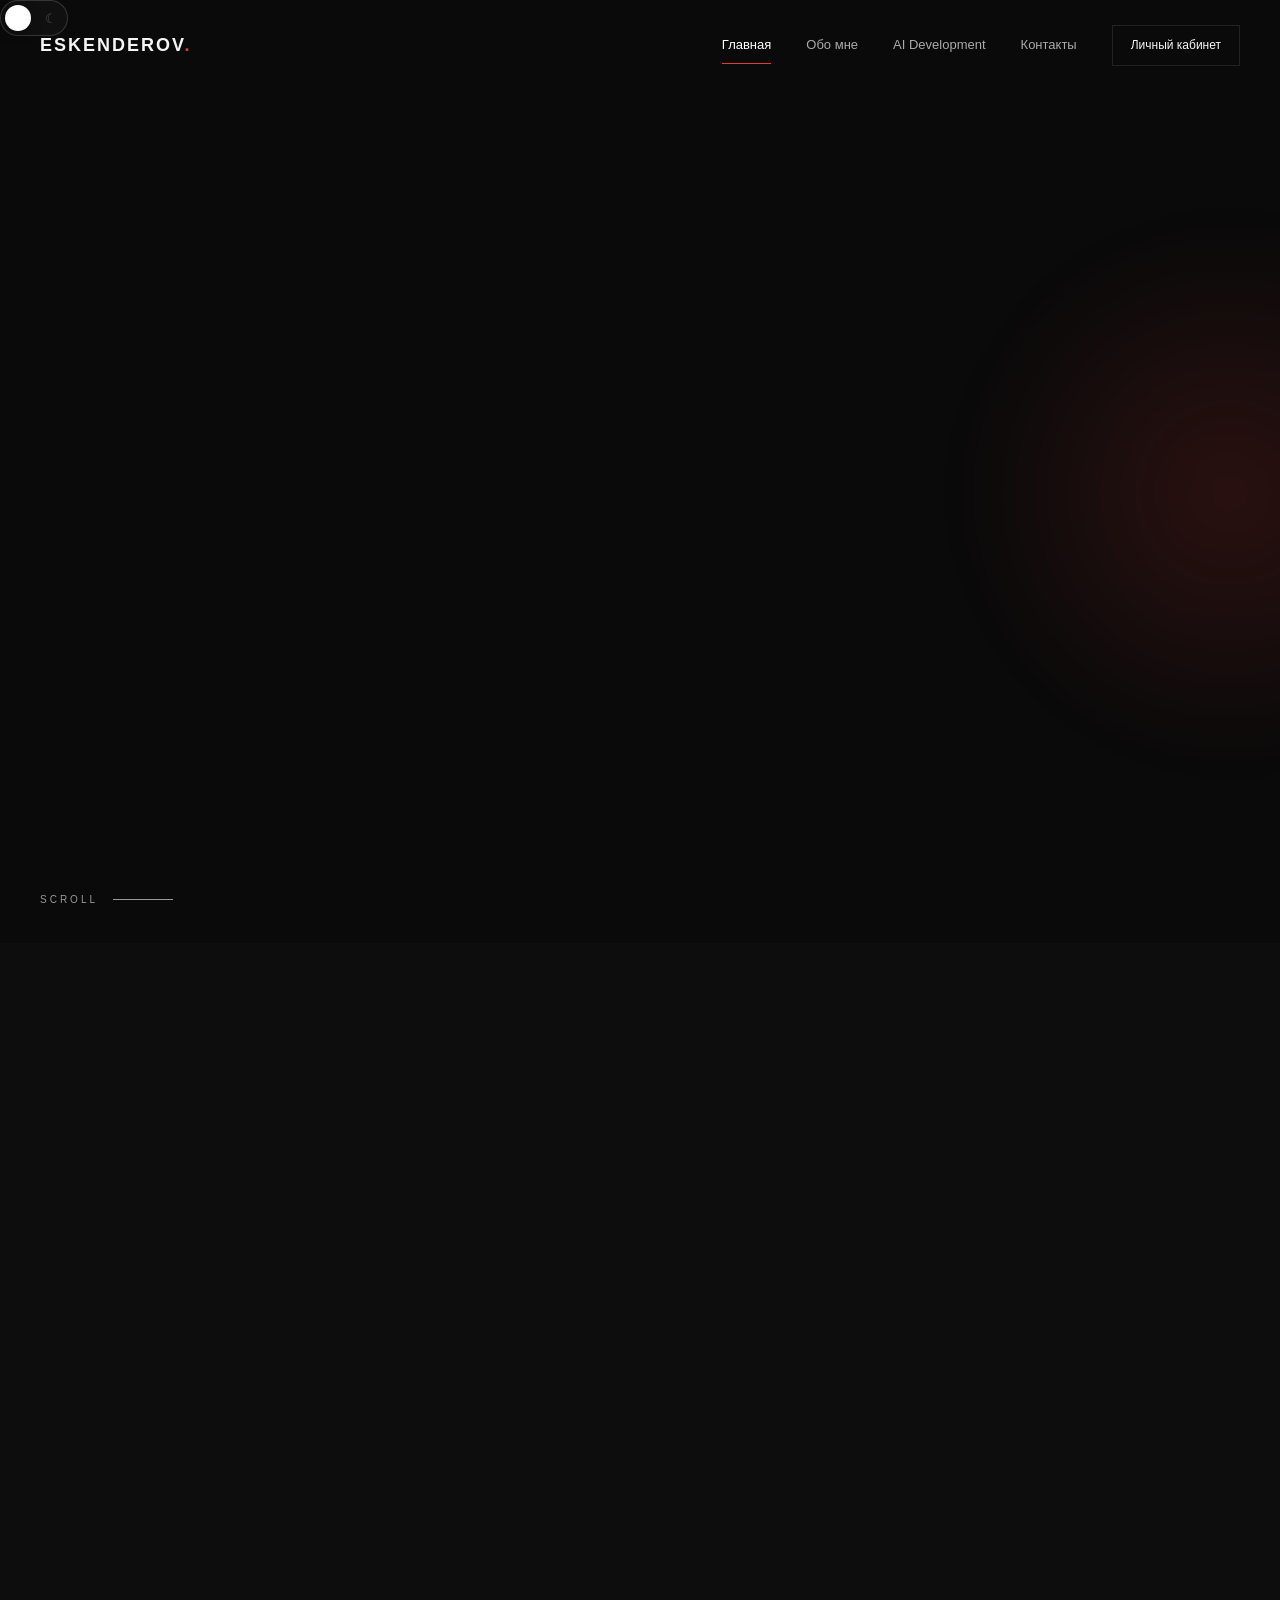
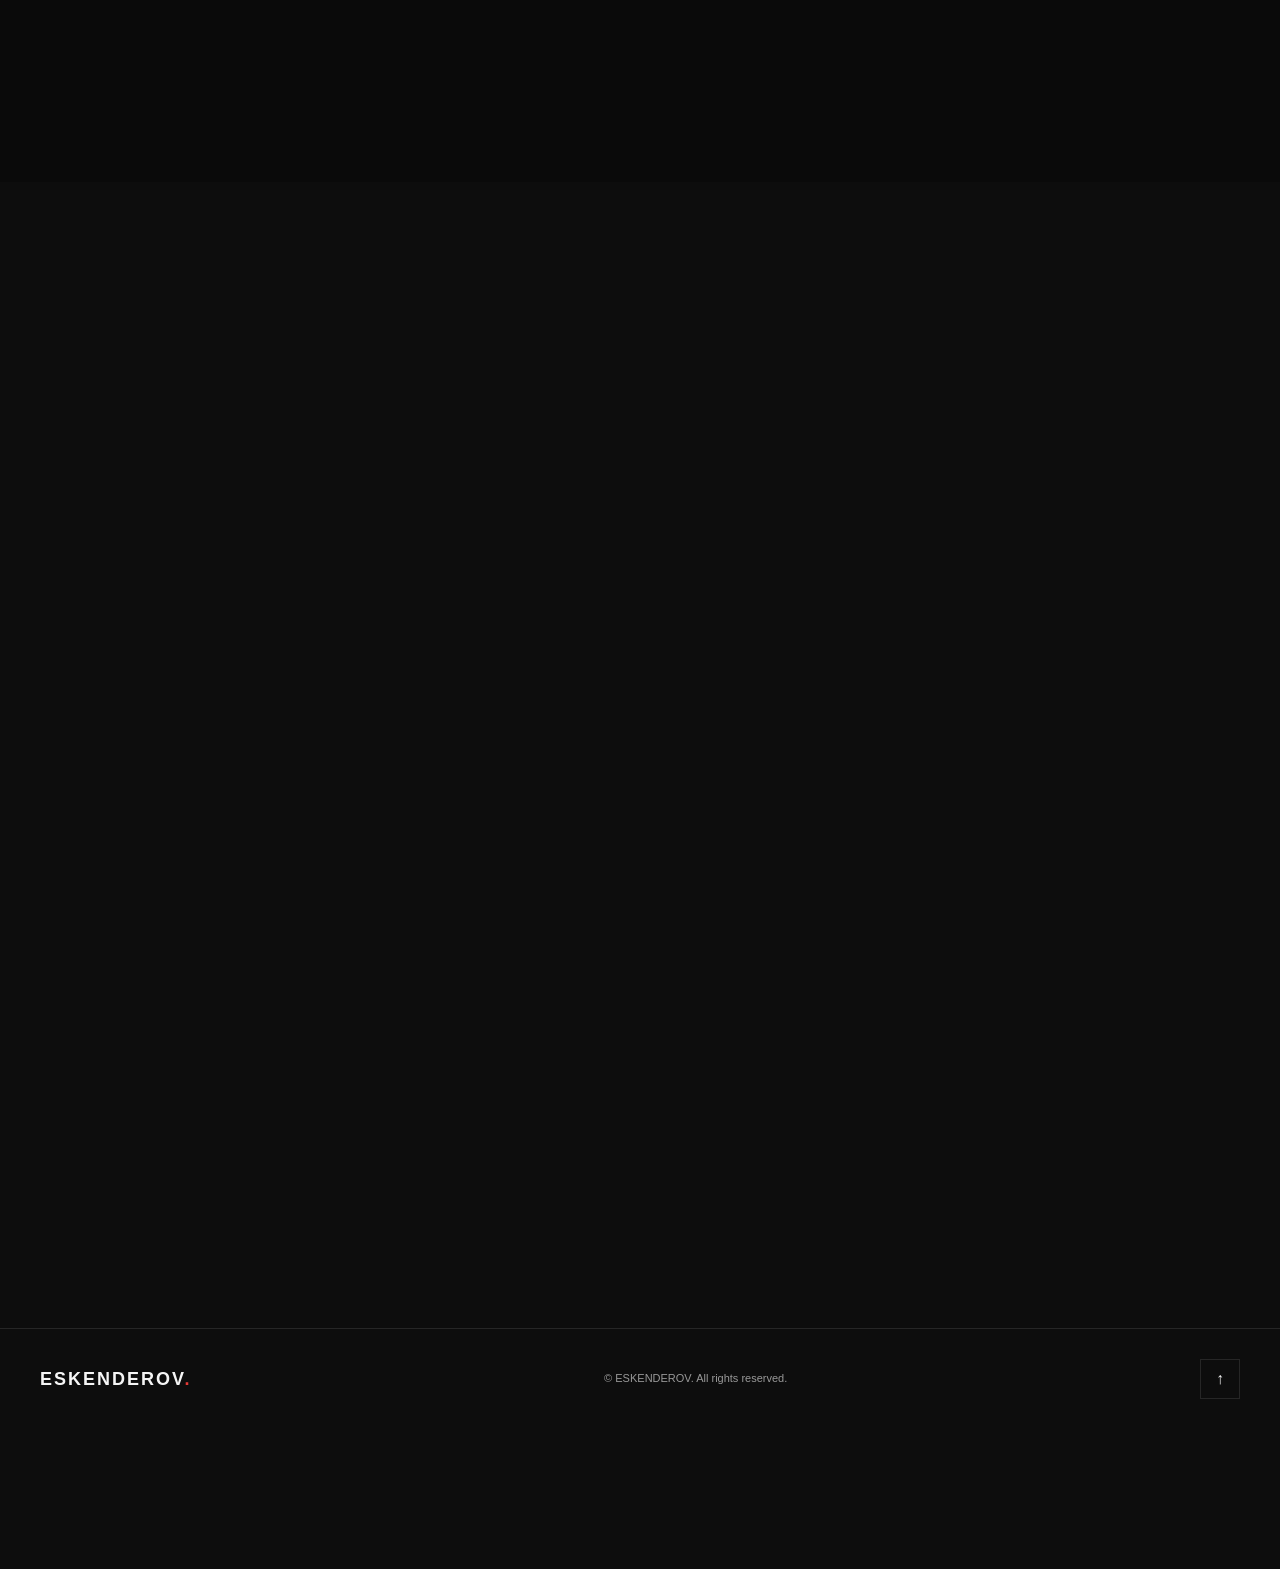
==== commit 906c47aa: "Update index.html" ====
--- a/index.html
+++ b/index.html
@@ -13,7 +13,9 @@
 
     <link rel="stylesheet" href="style.css">
 </head>
-
+    
+<script src="script.js"></script>
+    
 <body>
 
 
--- a/style.css
+++ b/style.css
@@ -1999,35 +1999,63 @@
         font-size: 14px;
     }
 
+   .contact-item {
+    display: flex;
+    align-items: center;
+    justify-content: center;
+
+    min-height: 155px;
+
+    padding: 30px;
+
+    border-bottom: 1px solid var(--border);
+}
 .contact-item-content {
     display: flex;
+    flex-direction: column;
     align-items: center;
     justify-content: center;
-    gap: 35px;
+
+    gap: 18px;
+
+    width: 100%;
+
     text-align: center;
 }
 
 .contact-item-content span {
-    min-width: 90px;
+    display: block;
+
+    width: 100%;
+
     color: var(--gray);
     font-size: 11px;
-    letter-spacing: 2px;
+    letter-spacing: 3px;
     text-transform: uppercase;
-    text-align: right;
+
+    text-align: center;
 }
 
 .contact-item-content a {
-    min-width: 230px;
+    display: block;
+
+    width: 100%;
+
     color: var(--white);
-    font-size: 14px;
+    font-size: 15px;
+    font-weight: 400;
+
     text-decoration: none;
-    text-align: left;
+
+    text-align: center;
+
     transition: color 0.3s ease;
 }
 
 .contact-item-content a:hover {
     color: var(--red);
 }
+
 
     }
 
@@ -2052,84 +2080,130 @@
 }
 
 
+
 /* =====================================================
-   THEME TOGGLE — DAY / NIGHT
+   THEME SWITCHER
 ===================================================== */
 
-.theme-toggle {
+.theme-switcher {
     position: fixed;
     top: 25px;
     right: 30px;
 
-    width: 48px;
-    height: 48px;
-
-    display: flex;
-    align-items: center;
-    justify-content: center;
-
-    border: 1px solid rgba(255, 255, 255, 0.15);
-    border-radius: 50%;
-
-    background: rgba(15, 15, 15, 0.85);
-    color: var(--white);
+    z-index: 10000;
+}
+
+.theme-switcher-button {
+    width: 68px;
+    height: 36px;
+
+    padding: 0;
+
+    border: 1px solid rgba(255, 255, 255, 0.16);
+    border-radius: 50px;
+
+    background: rgba(18, 18, 18, 0.88);
 
     cursor: pointer;
 
-    z-index: 9999;
-
-    backdrop-filter: blur(12px);
-    -webkit-backdrop-filter: blur(12px);
+    backdrop-filter: blur(14px);
+    -webkit-backdrop-filter: blur(14px);
 
     transition:
         background 0.4s ease,
         border-color 0.4s ease,
-        color 0.4s ease,
         transform 0.3s ease,
         box-shadow 0.3s ease;
 }
 
-.theme-toggle:hover {
+.theme-switcher-button:hover {
     transform: translateY(-2px);
 
-    border-color: var(--red);
+    border-color: rgba(229, 57, 53, 0.7);
 
     box-shadow:
-        0 0 0 1px rgba(229, 57, 53, 0.15),
-        0 8px 30px rgba(0, 0, 0, 0.3);
-}
-
-.theme-icon {
+        0 8px 30px rgba(0, 0, 0, 0.35),
+        0 0 20px rgba(229, 57, 53, 0.08);
+}
+
+.theme-switcher-track {
+    position: relative;
+
+    display: block;
+
+    width: 100%;
+    height: 100%;
+}
+
+
+/* -----------------------------------------------------
+   ICONS
+----------------------------------------------------- */
+
+.theme-switcher-icon {
     position: absolute;
-
-    font-size: 21px;
+    top: 50%;
+
+    z-index: 2;
+
+    transform: translateY(-50%);
+
+    font-size: 13px;
     line-height: 1;
+
+    pointer-events: none;
 
     transition:
         opacity 0.3s ease,
-        transform 0.4s ease;
-}
-
-
-/* DARK MODE */
-
-.theme-sun {
+        color 0.3s ease;
+}
+
+.theme-switcher-icon.sun {
+    left: 10px;
+    color: #ffffff;
     opacity: 1;
-    transform: rotate(0deg) scale(1);
-}
-
-.theme-moon {
-    opacity: 0;
-    transform: rotate(-90deg) scale(0.5);
+}
+
+.theme-switcher-icon.moon {
+    right: 10px;
+    color: #888888;
+    opacity: 0.5;
+}
+
+
+/* -----------------------------------------------------
+   MOVING CIRCLE
+----------------------------------------------------- */
+
+.theme-switcher-thumb {
+    position: absolute;
+
+    top: 4px;
+    left: 4px;
+
+    width: 26px;
+    height: 26px;
+
+    border-radius: 50%;
+
+    background: #ffffff;
+
+    box-shadow:
+        0 3px 12px rgba(0, 0, 0, 0.35);
+
+    transition:
+        left 0.4s cubic-bezier(0.4, 0, 0.2, 1),
+        background 0.4s ease,
+        box-shadow 0.4s ease;
 }
 
 
 /* =====================================================
-   LIGHT MODE
+   LIGHT THEME
 ===================================================== */
 
 body.light-theme {
-    --bg: #f5f5f5;
+    --bg: #f4f4f4;
     --bg-light: #ffffff;
 
     --white: #111111;
@@ -2146,47 +2220,49 @@
 }
 
 
-/* Theme button in light mode */
-
-body.light-theme .theme-toggle {
+/* -----------------------------------------------------
+   LIGHT SWITCH
+----------------------------------------------------- */
+
+body.light-theme .theme-switcher-button {
     background: rgba(255, 255, 255, 0.9);
 
     border-color: rgba(0, 0, 0, 0.12);
-
-    color: #111111;
 
     box-shadow:
         0 5px 25px rgba(0, 0, 0, 0.08);
 }
 
-body.light-theme .theme-toggle:hover {
-    border-color: var(--red);
-}
-
-
-/* Moon appears in light mode */
-
-body.light-theme .theme-sun {
-    opacity: 0;
-    transform: rotate(90deg) scale(0.5);
-}
-
-body.light-theme .theme-moon {
+body.light-theme .theme-switcher-thumb {
+    left: 36px;
+
+    background: #111111;
+
+    box-shadow:
+        0 3px 12px rgba(0, 0, 0, 0.2);
+}
+
+body.light-theme .theme-switcher-icon.sun {
+    color: #999999;
+    opacity: 0.5;
+}
+
+body.light-theme .theme-switcher-icon.moon {
+    color: #ffffff;
     opacity: 1;
-    transform: rotate(0deg) scale(1);
 }
 
 
 /* =====================================================
-   LIGHT MODE — MAIN ELEMENTS
+   LIGHT THEME — SITE
 ===================================================== */
 
 body.light-theme header {
-    background: rgba(245, 245, 245, 0.85);
+    background: rgba(244, 244, 244, 0.88);
 }
 
 body.light-theme .hero {
-    background: #f5f5f5;
+    background: #f4f4f4;
 }
 
 body.light-theme .about {
@@ -2194,7 +2270,7 @@
 }
 
 body.light-theme .ai-development {
-    background: #f5f5f5;
+    background: #f4f4f4;
 }
 
 body.light-theme .contact {
@@ -2202,24 +2278,24 @@
 }
 
 body.light-theme footer {
-    background: #f5f5f5;
+    background: #f4f4f4;
 }
 
 
 /* =====================================================
-   SMOOTH THEME TRANSITION
+   SMOOTH TRANSITION
 ===================================================== */
 
 body,
 header,
 section,
 footer,
-.theme-toggle,
+.theme-switcher-button,
+.theme-switcher-thumb,
 .contact-item,
 .contact-action,
 .ai-item,
-.about-block,
-.button {
+.about-block {
     transition:
         background-color 0.45s ease,
         color 0.45s ease,
@@ -2233,18 +2309,27 @@
 
 @media (max-width: 600px) {
 
-    .theme-toggle {
+    .theme-switcher {
         top: 18px;
         right: 18px;
-
-        width: 42px;
-        height: 42px;
-    }
-
-    .theme-icon {
-        font-size: 18px;
-    }
-
-}
-
-
+    }
+
+    .theme-switcher-button {
+        width: 62px;
+        height: 34px;
+    }
+
+    .theme-switcher-thumb {
+        width: 24px;
+        height: 24px;
+    }
+
+    body.light-theme .theme-switcher-thumb {
+        left: 34px;
+    }
+
+}
+
+
+
+
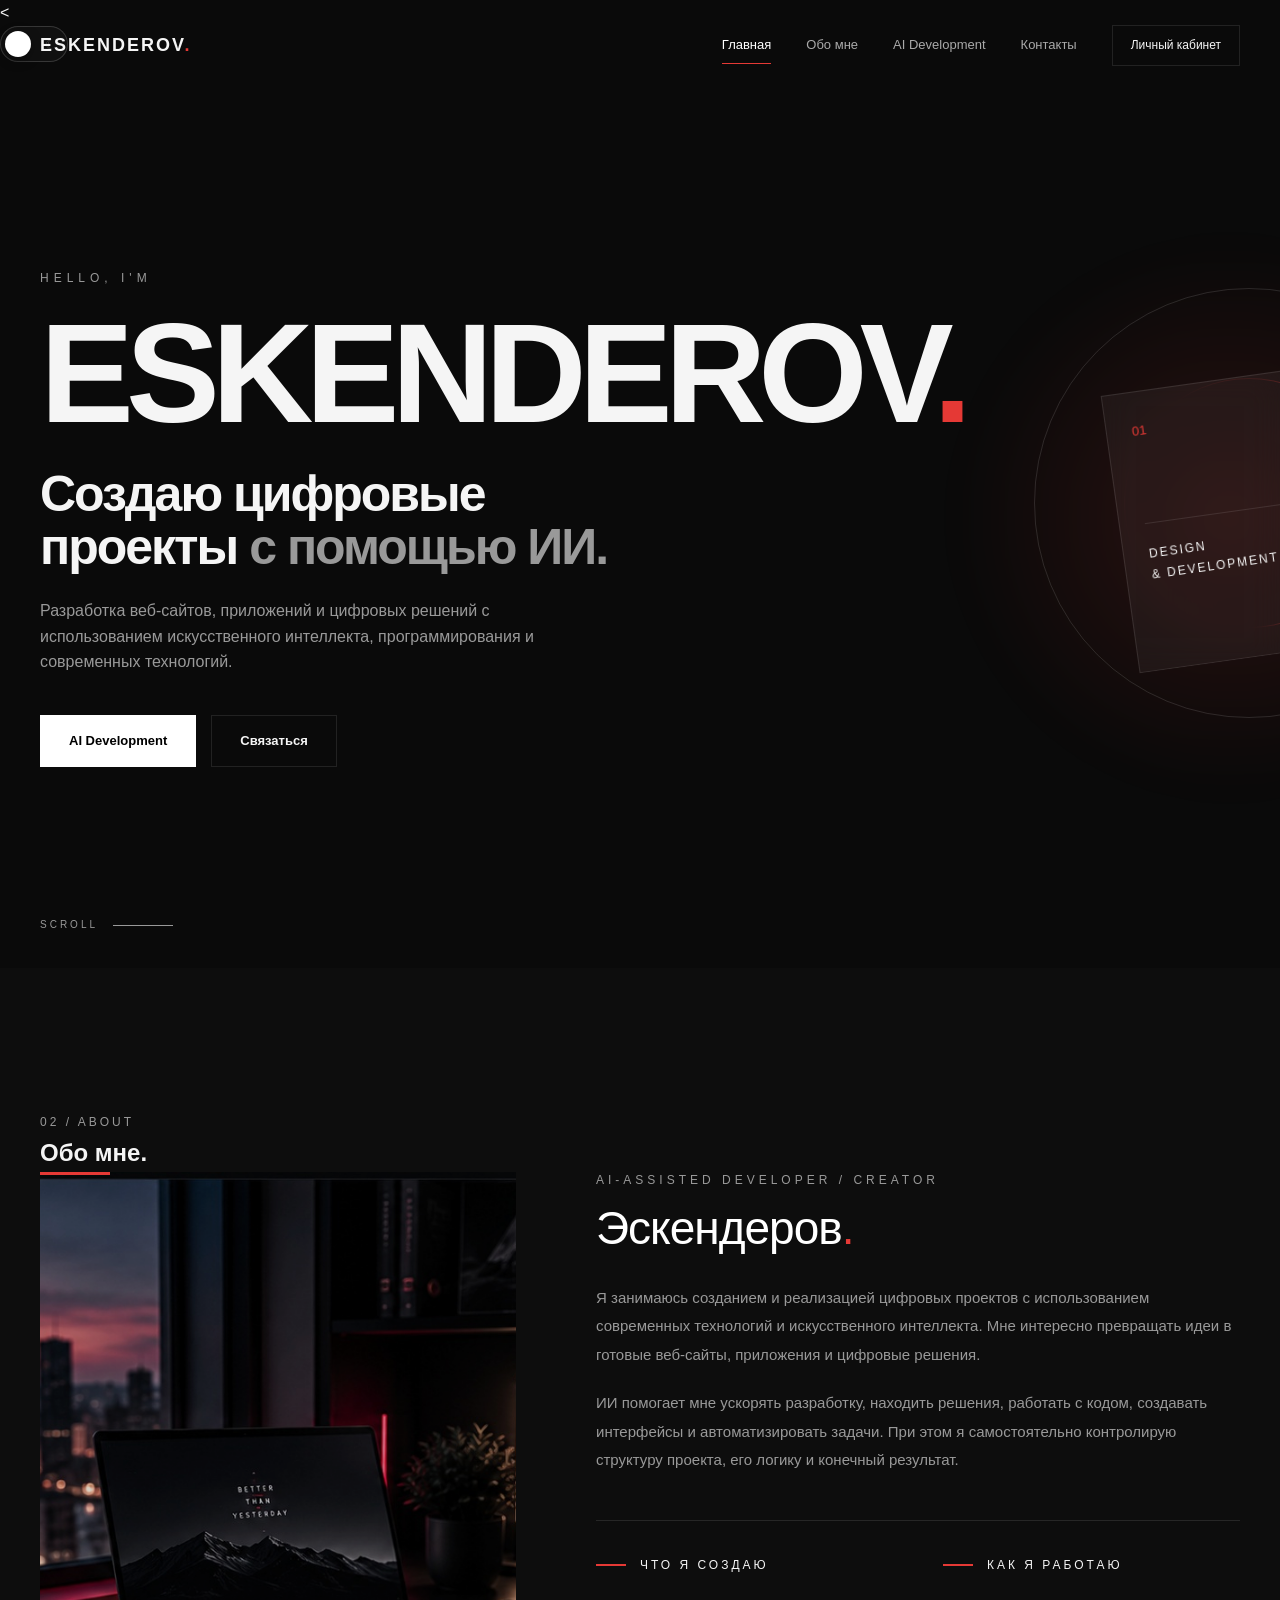
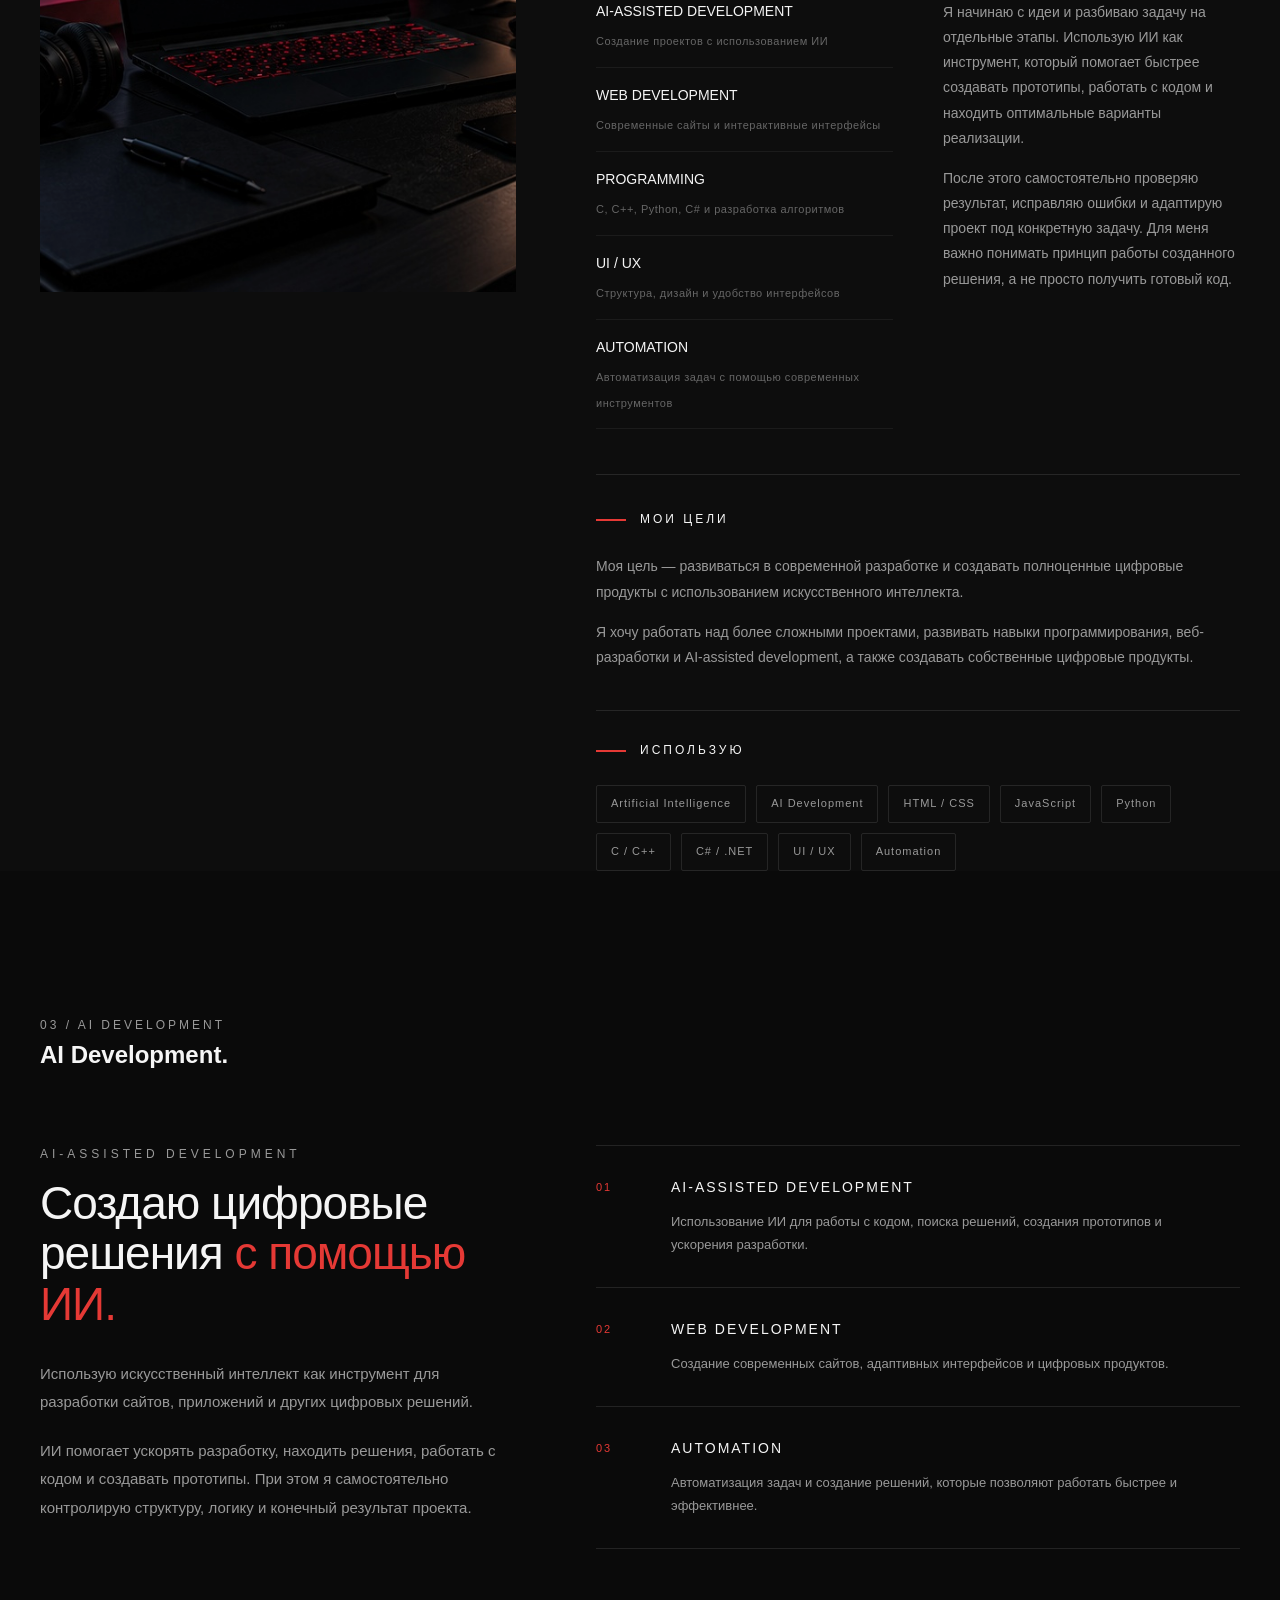
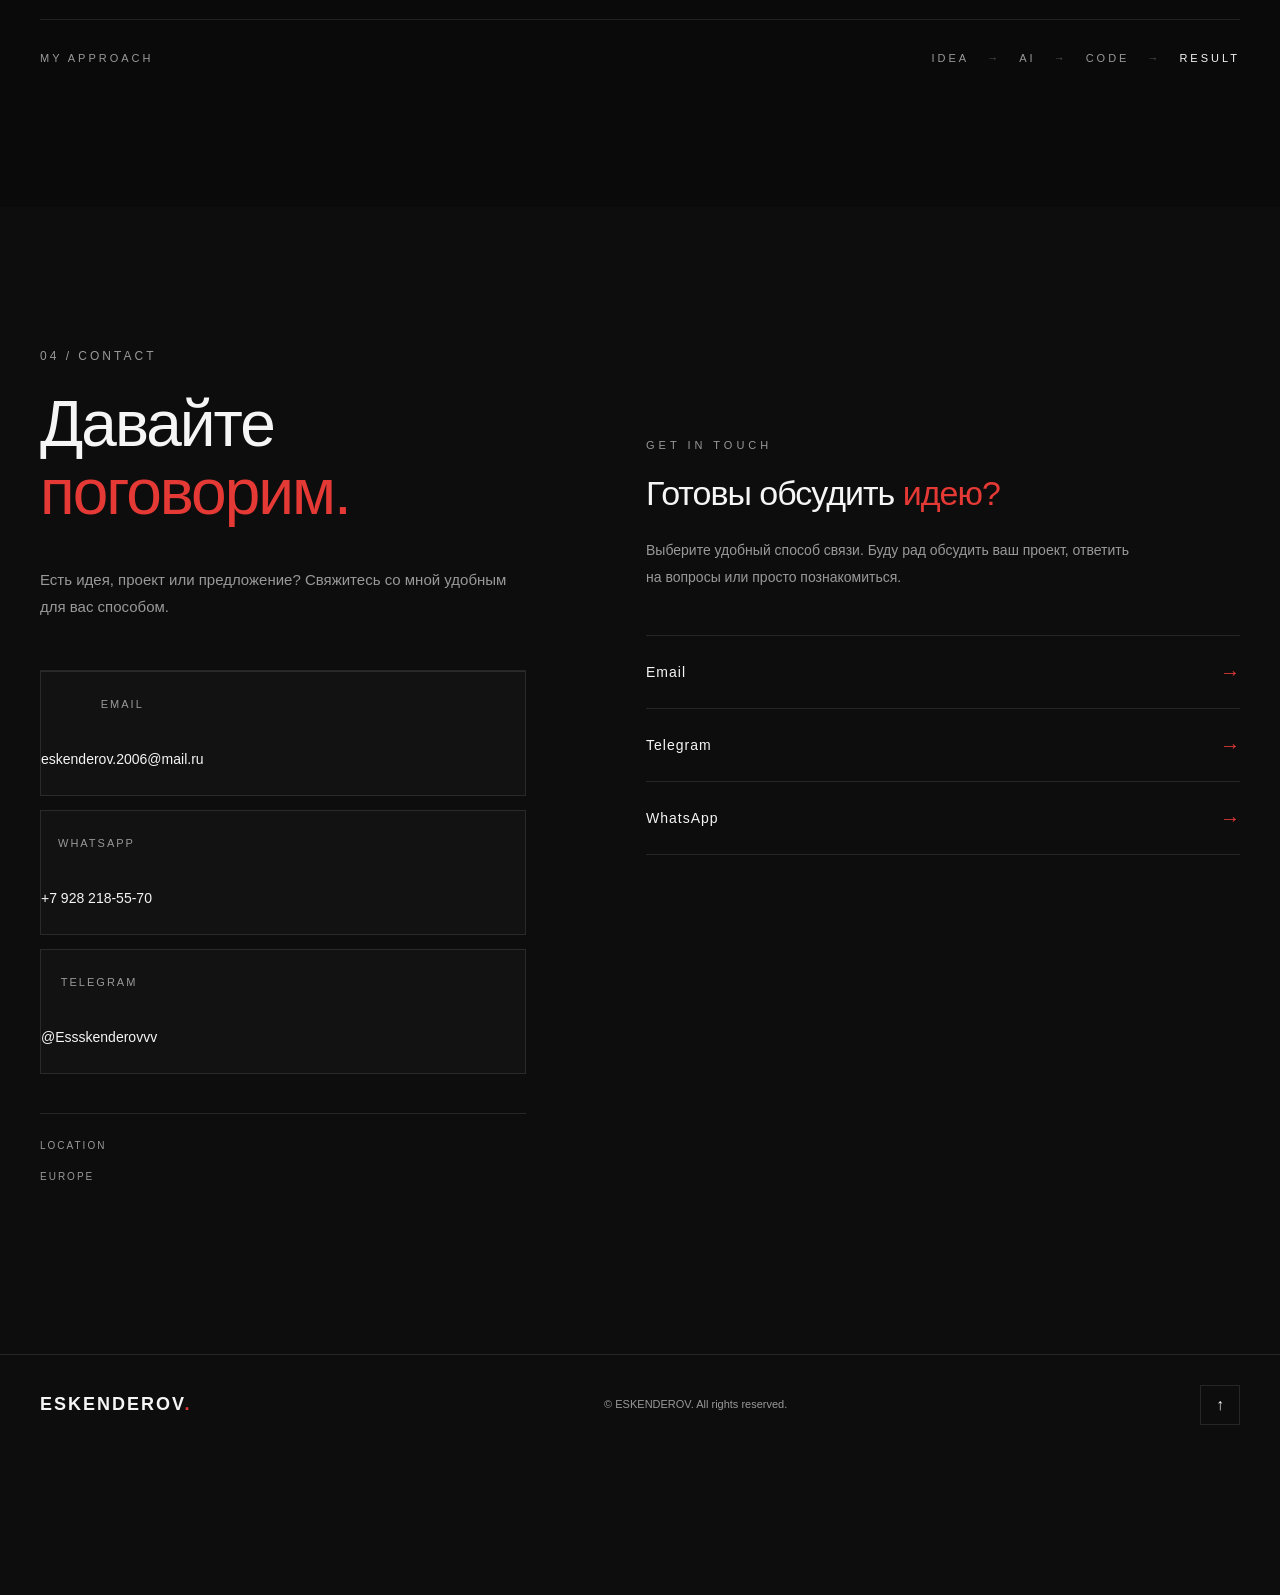
==== commit 34adedb4: "Update index.html" ====
--- a/index.html
+++ b/index.html
@@ -14,7 +14,7 @@
     <link rel="stylesheet" href="style.css">
 </head>
     
-<script src="script.js"></script>
+<
     
 <body>
 
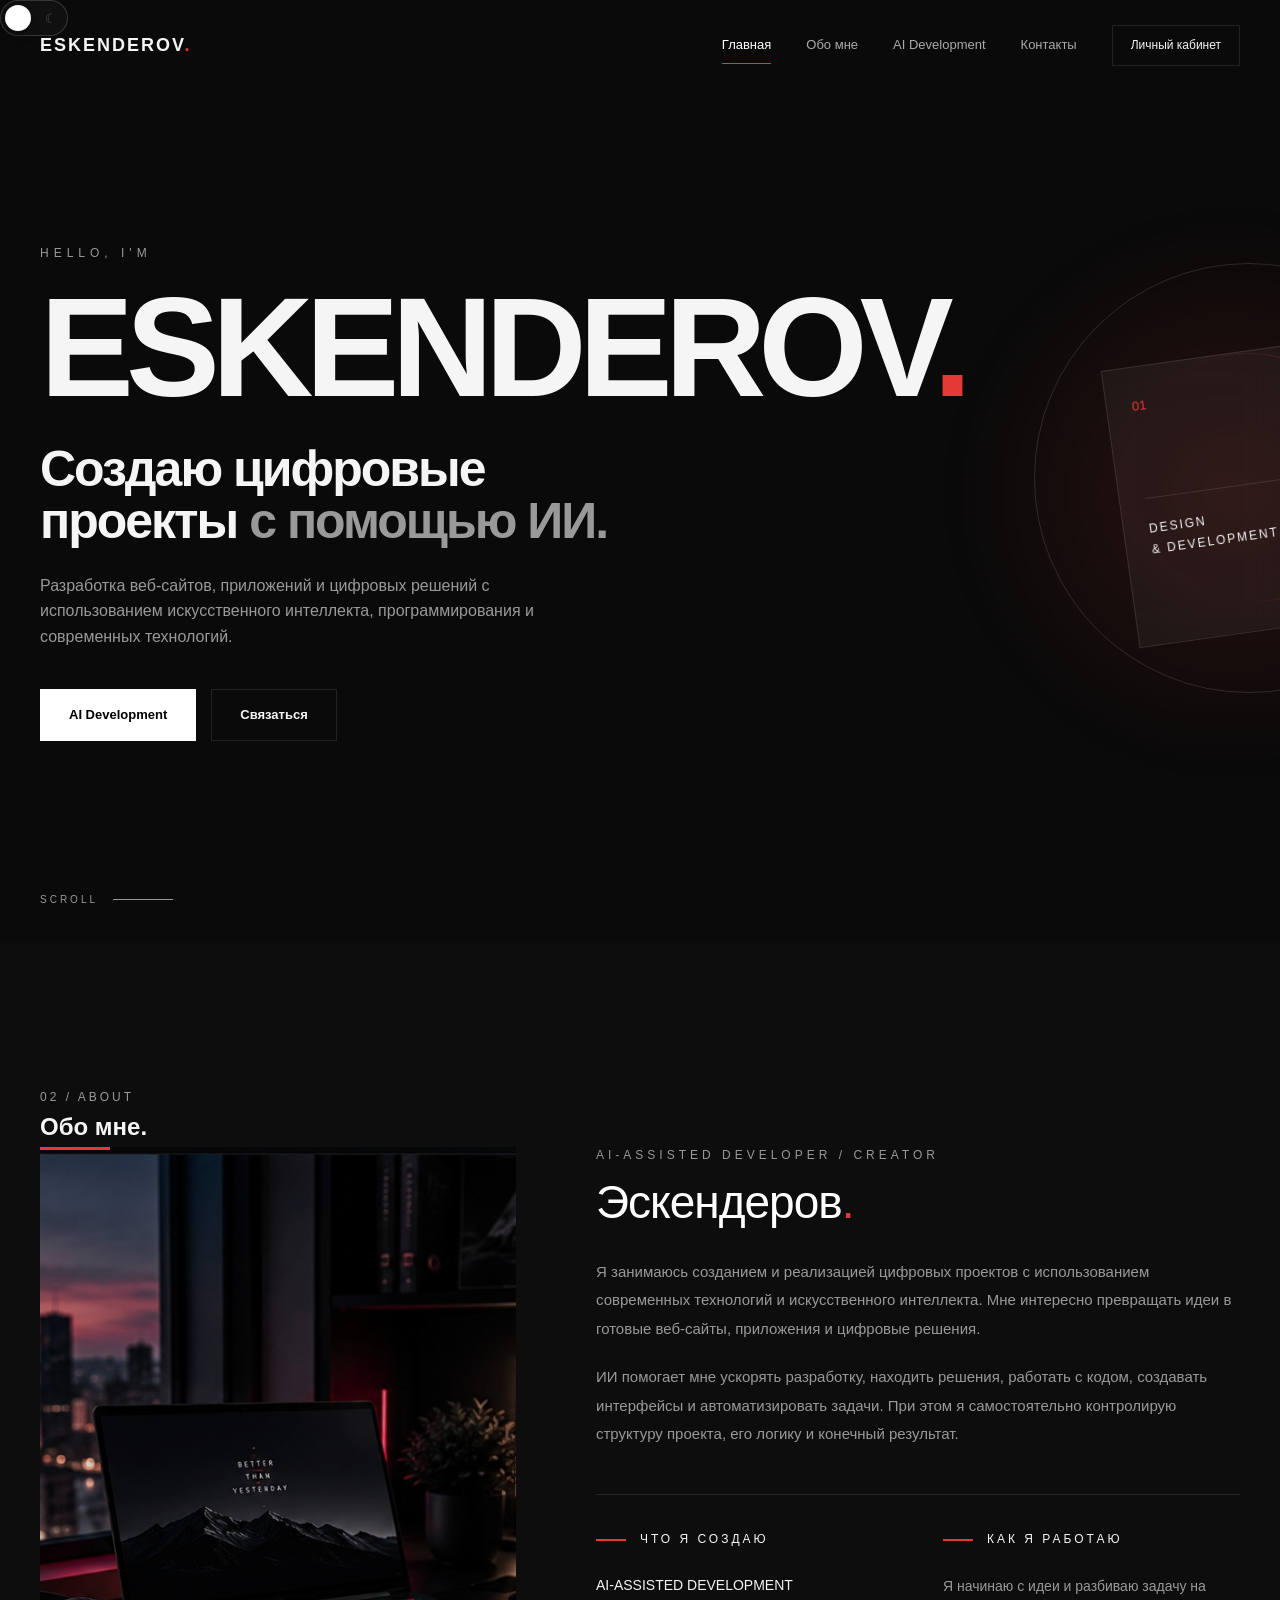
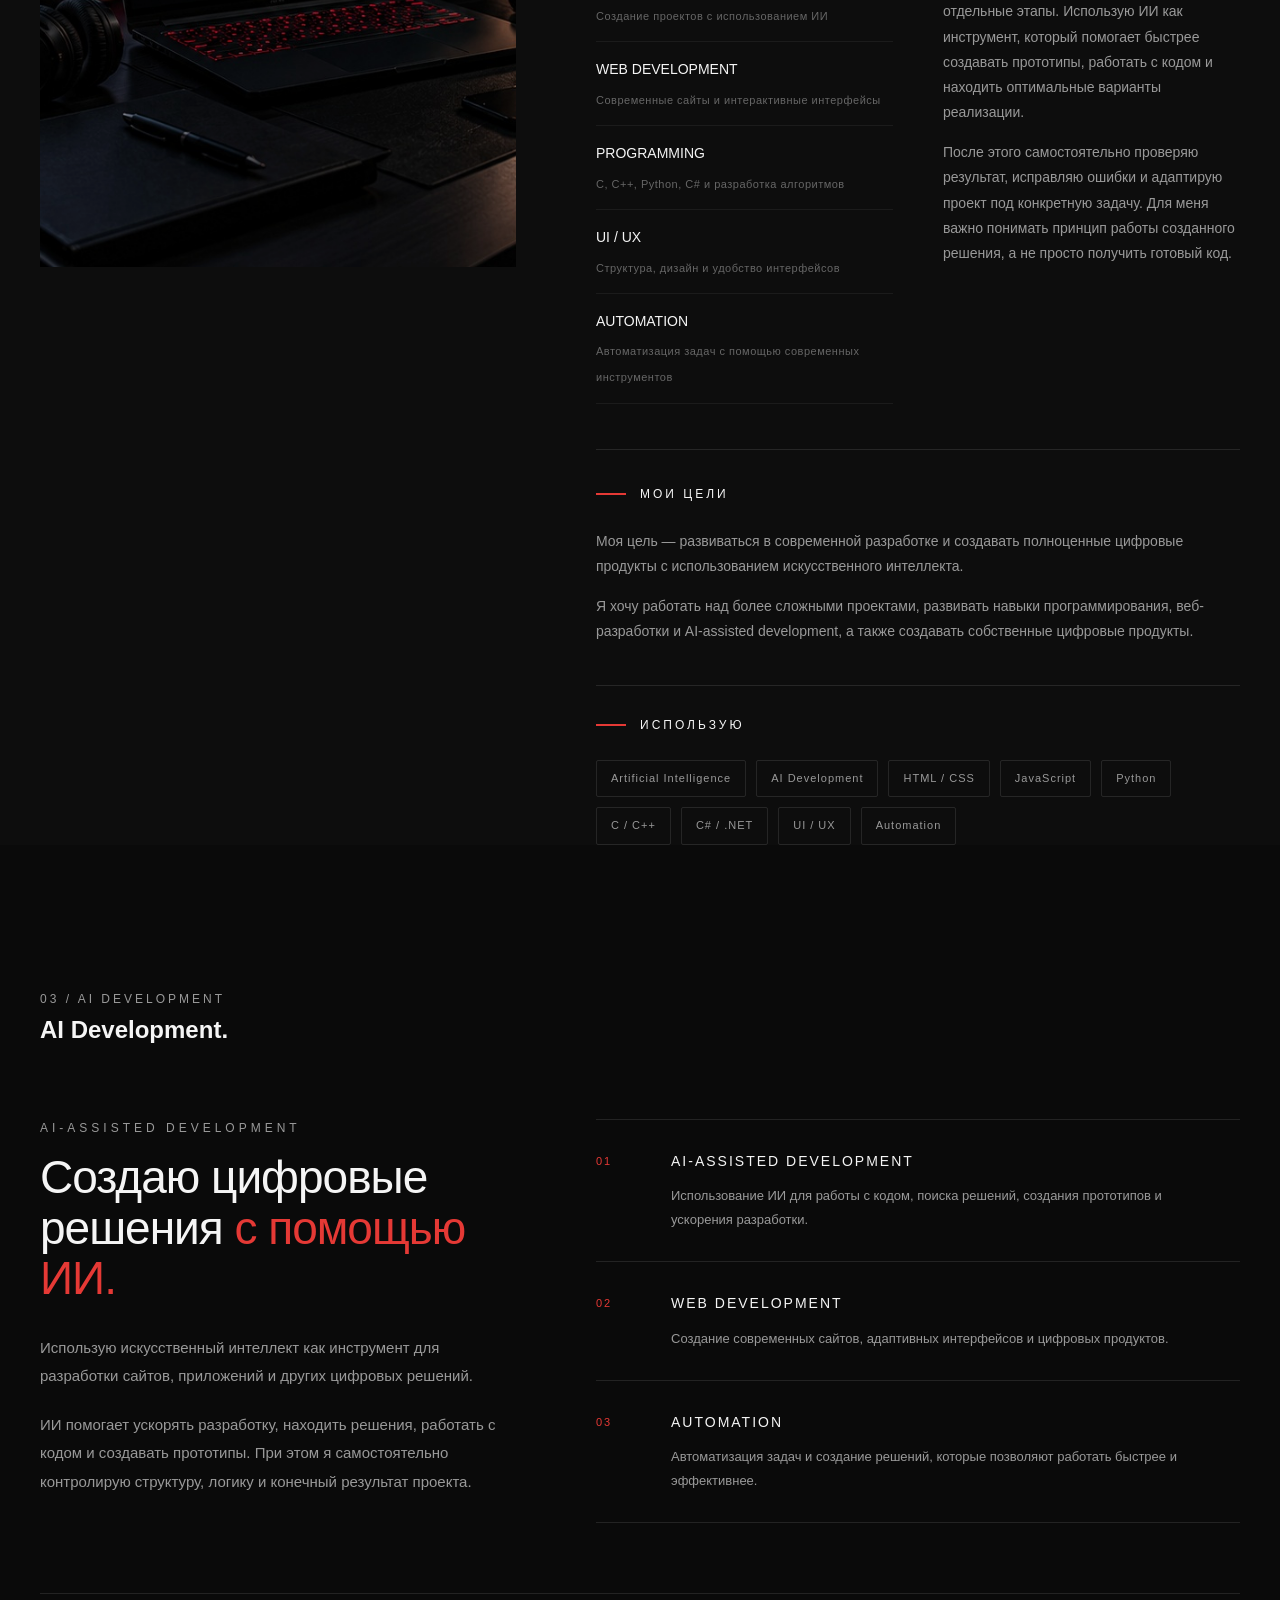
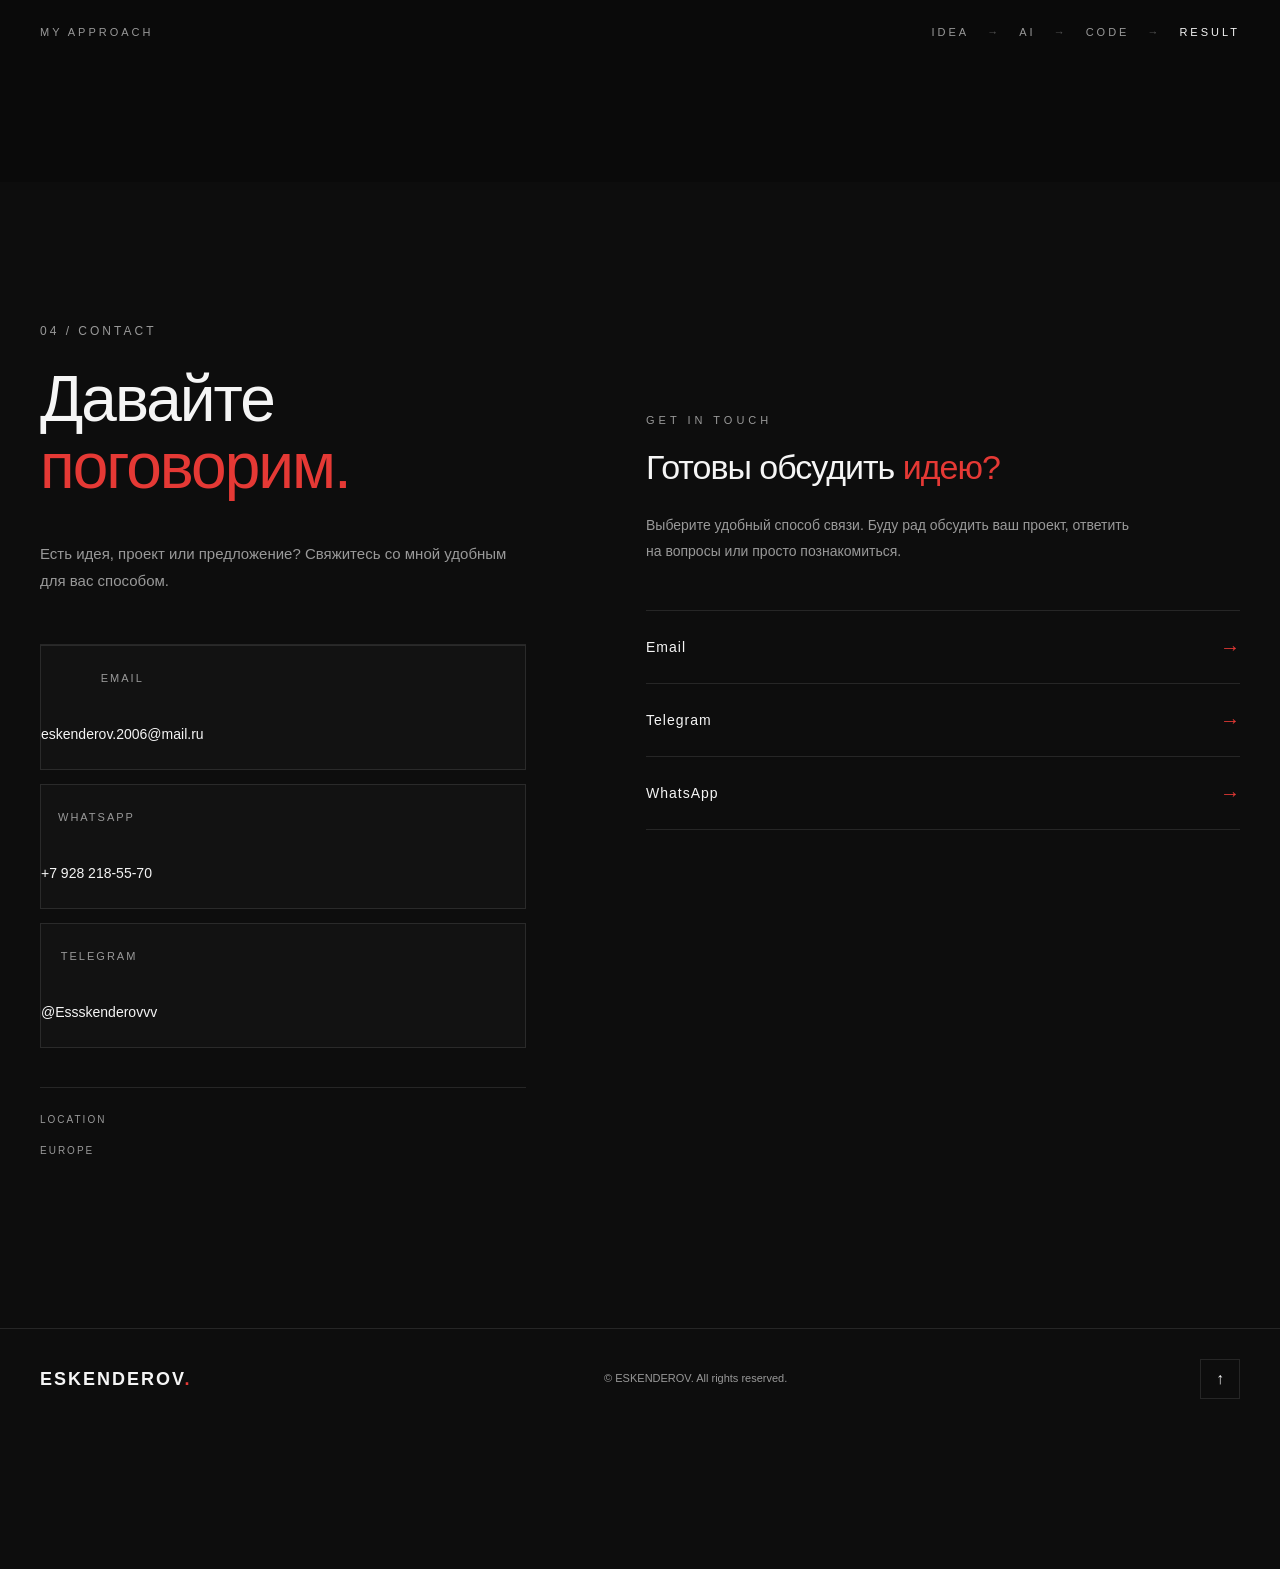
==== commit 030f8cd8: "Update index.html" ====
--- a/index.html
+++ b/index.html
@@ -14,7 +14,6 @@
     <link rel="stylesheet" href="style.css">
 </head>
     
-<
     
 <body>
 
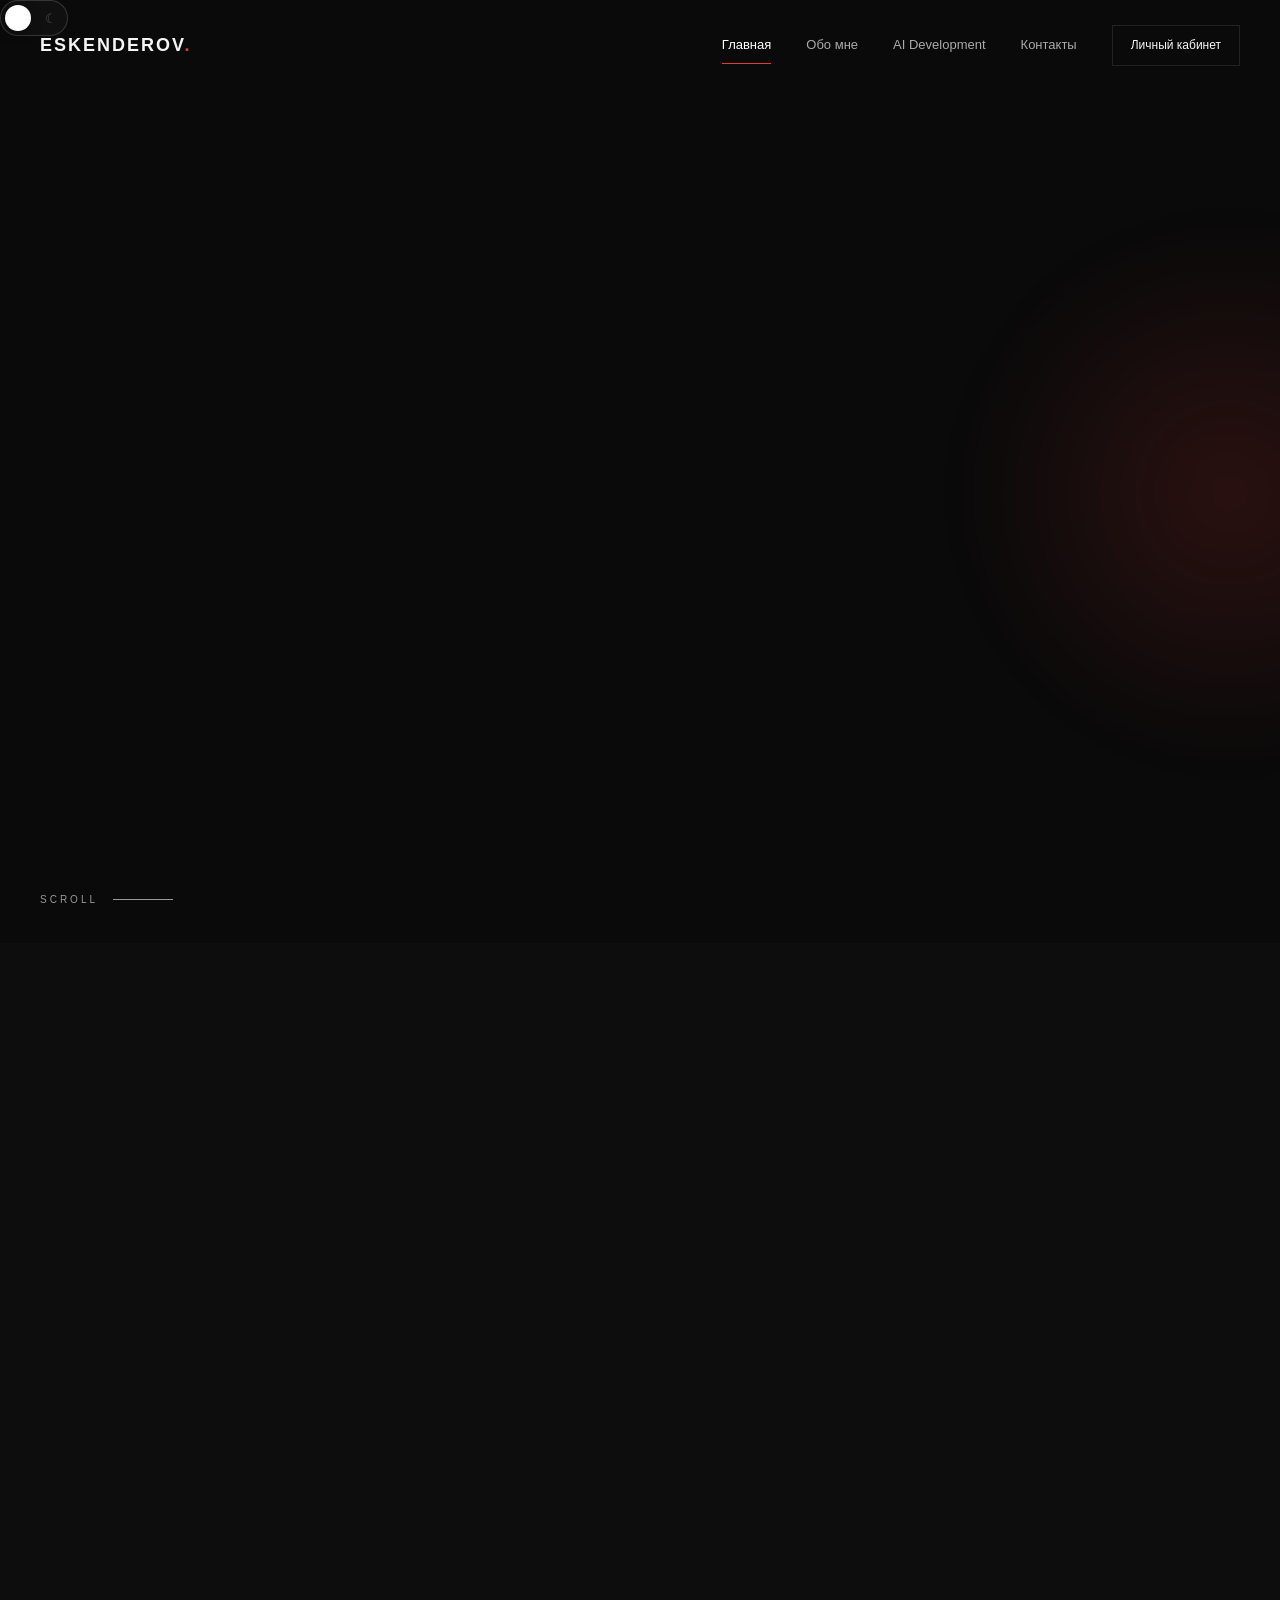
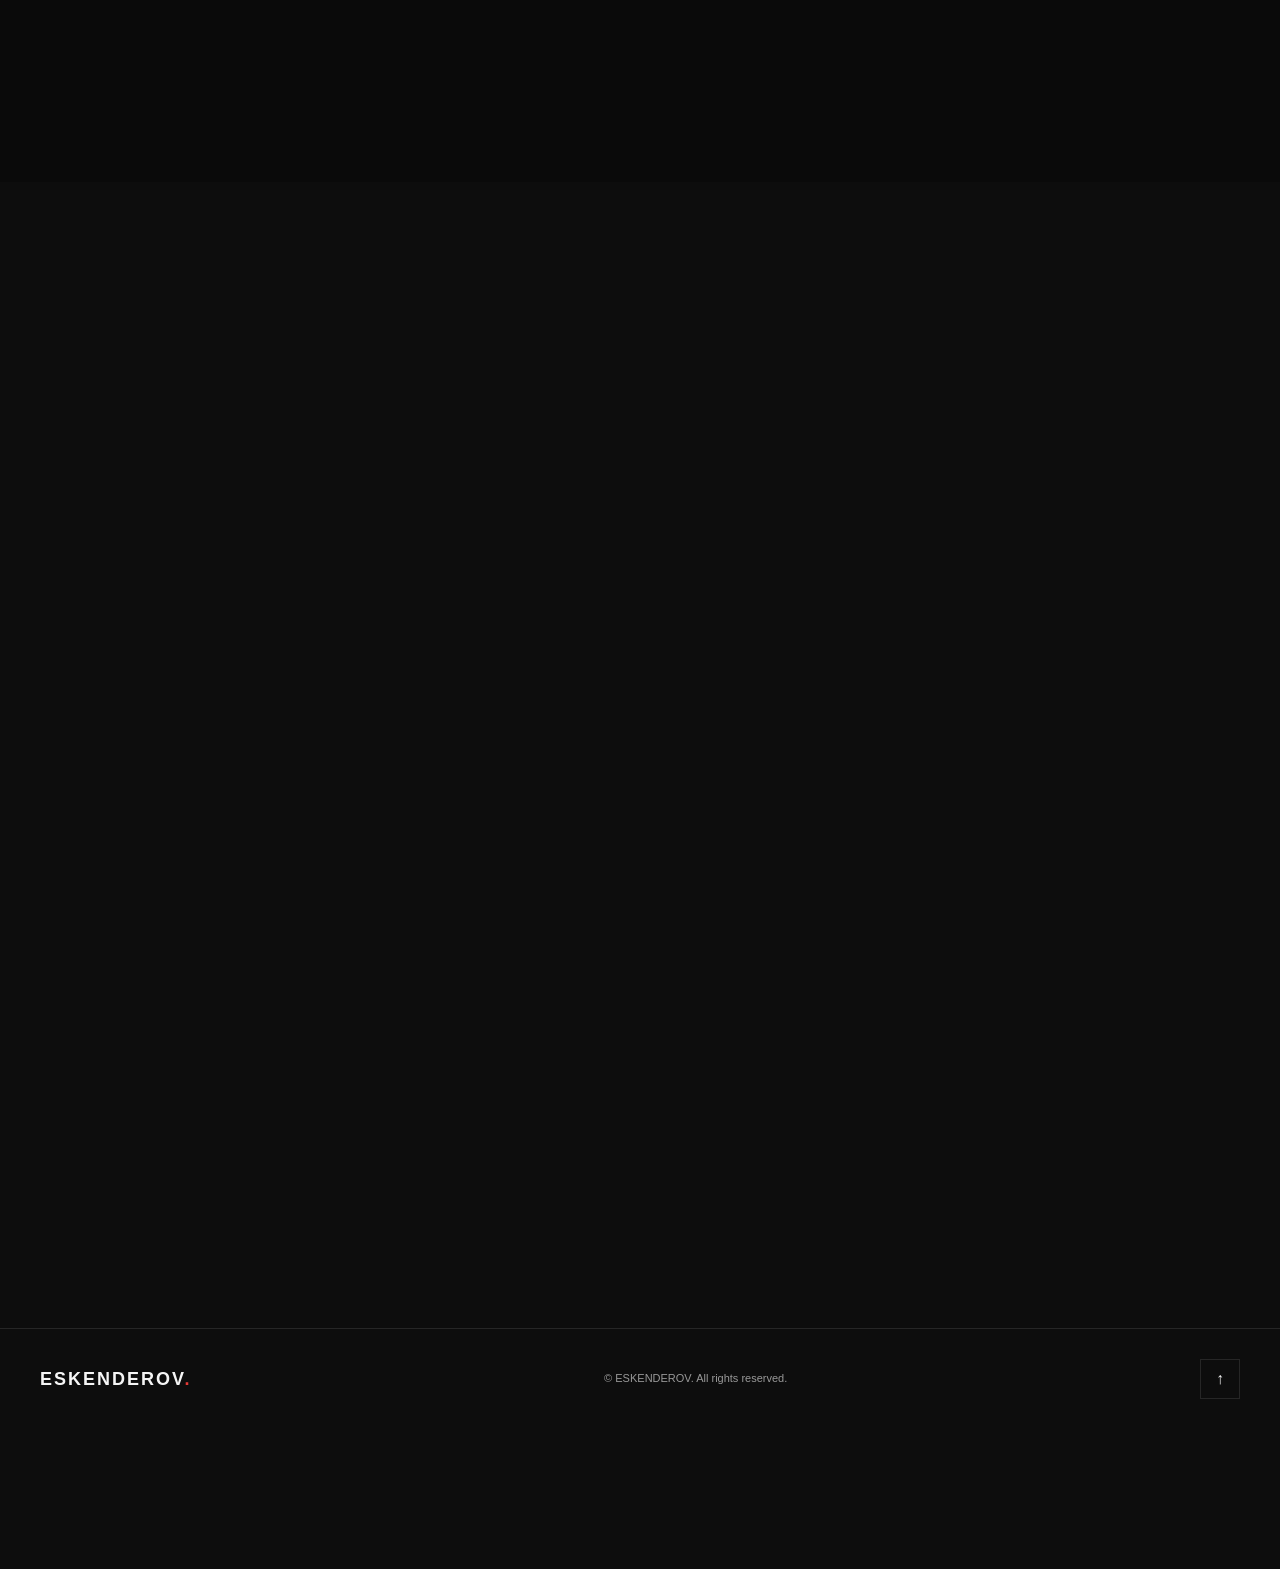
==== commit 3238fdb1: "Update index.html" ====
--- a/index.html
+++ b/index.html
@@ -13,9 +13,10 @@
 
     <link rel="stylesheet" href="style.css">
 </head>
-    
-    
-<body>
+        
+<script src="script.js"></script>
+</body>
+</html>
 
 
 <!-- THEME SWITCHER -->
--- a/style.css
+++ b/style.css
@@ -2329,7 +2329,240 @@
     }
 
 }
-
-
-
-
+/* =====================================================
+   FINAL LIGHT THEME FIX
+===================================================== */
+
+body.light-theme {
+    background: #f4f4f4;
+    color: #111111;
+}
+
+/* HEADER */
+
+body.light-theme .header {
+    background: rgba(244, 244, 244, 0.92);
+}
+
+body.light-theme .header.scrolled {
+    background: rgba(244, 244, 244, 0.92);
+    border-bottom-color: rgba(0, 0, 0, 0.12);
+}
+
+body.light-theme .nav-link {
+    color: #666666;
+}
+
+body.light-theme .nav-link:hover,
+body.light-theme .nav-link.active {
+    color: #111111;
+}
+
+body.light-theme .nav-login {
+    color: #111111;
+}
+
+body.light-theme .nav-login:hover {
+    background: #111111;
+    color: #ffffff;
+}
+
+body.light-theme .menu-button span {
+    background: #111111;
+}
+
+
+/* HERO */
+
+body.light-theme .hero {
+    background: #f4f4f4;
+}
+
+body.light-theme .hero h1,
+body.light-theme .hero h2 {
+    color: #111111;
+}
+
+body.light-theme .hero h2 span {
+    color: #666666;
+}
+
+body.light-theme .hero-description {
+    color: #666666;
+}
+
+body.light-theme .button-primary {
+    background: #111111;
+    color: #ffffff;
+}
+
+body.light-theme .button-primary:hover {
+    background: #d62828;
+    color: #ffffff;
+}
+
+body.light-theme .button-secondary {
+    color: #111111;
+    border-color: rgba(0, 0, 0, 0.15);
+}
+
+body.light-theme .button-secondary:hover {
+    background: #111111;
+    color: #ffffff;
+}
+
+body.light-theme .circle {
+    border-color: rgba(0, 0, 0, 0.12);
+}
+
+body.light-theme .hero-card {
+    background: rgba(255, 255, 255, 0.7);
+    border-color: rgba(0, 0, 0, 0.12);
+}
+
+body.light-theme .hero-card-line {
+    background: rgba(0, 0, 0, 0.12);
+}
+
+
+/* ABOUT */
+
+body.light-theme .about {
+    background: #ffffff;
+}
+
+body.light-theme .about-intro h3,
+body.light-theme .about-block-title,
+body.light-theme .skill-item strong {
+    color: #111111;
+}
+
+body.light-theme .about-intro p:not(.about-role),
+body.light-theme .about-block > p,
+body.light-theme .about-goal p {
+    color: #666666;
+}
+
+body.light-theme .skill-item {
+    border-bottom-color: rgba(0, 0, 0, 0.08);
+}
+
+body.light-theme .learning-tags span {
+    color: #666666;
+    border-color: rgba(0, 0, 0, 0.12);
+}
+
+body.light-theme .learning-tags span:hover {
+    color: #111111;
+}
+
+
+/* AI DEVELOPMENT */
+
+body.light-theme .ai-development {
+    background: #f4f4f4;
+}
+
+body.light-theme .ai-intro h3,
+body.light-theme .ai-item-content h3 {
+    color: #111111;
+}
+
+body.light-theme .ai-intro p:not(.ai-role),
+body.light-theme .ai-item-content p {
+    color: #666666;
+}
+
+body.light-theme .ai-list,
+body.light-theme .ai-item,
+body.light-theme .ai-bottom {
+    border-color: rgba(0, 0, 0, 0.12);
+}
+
+body.light-theme .ai-flow strong {
+    color: #111111;
+}
+
+body.light-theme .ai-flow i {
+    color: #999999;
+}
+
+
+/* CONTACT */
+
+body.light-theme .contact {
+    background: #ffffff;
+}
+
+body.light-theme .contact-info h2,
+body.light-theme .contact-cta h3 {
+    color: #111111;
+}
+
+body.light-theme .contact-description,
+body.light-theme .contact-cta > p:not(.contact-cta-label) {
+    color: #666666;
+}
+
+body.light-theme .contact-details {
+    border-color: rgba(0, 0, 0, 0.12);
+}
+
+body.light-theme .contact-item {
+    border-color: rgba(0, 0, 0, 0.12);
+    background: rgba(0, 0, 0, 0.02);
+}
+
+body.light-theme .contact-item-content a {
+    color: #111111;
+}
+
+body.light-theme .contact-item-content a:hover {
+    color: #d62828;
+}
+
+body.light-theme .contact-location {
+    border-color: rgba(0, 0, 0, 0.12);
+}
+
+body.light-theme .location-value {
+    color: #111111;
+}
+
+body.light-theme .contact-actions {
+    border-color: rgba(0, 0, 0, 0.12);
+}
+
+body.light-theme .contact-action {
+    color: #111111;
+    border-color: rgba(0, 0, 0, 0.12);
+}
+
+body.light-theme .contact-action:hover {
+    color: #d62828;
+}
+
+
+/* FOOTER */
+
+body.light-theme .footer {
+    background: #f4f4f4;
+    border-color: rgba(0, 0, 0, 0.12);
+}
+
+body.light-theme .footer p {
+    color: #666666;
+}
+
+body.light-theme .back-top {
+    color: #111111;
+    border-color: rgba(0, 0, 0, 0.12);
+}
+
+body.light-theme .back-top:hover {
+    background: #111111;
+    color: #ffffff;
+}
+
+
+
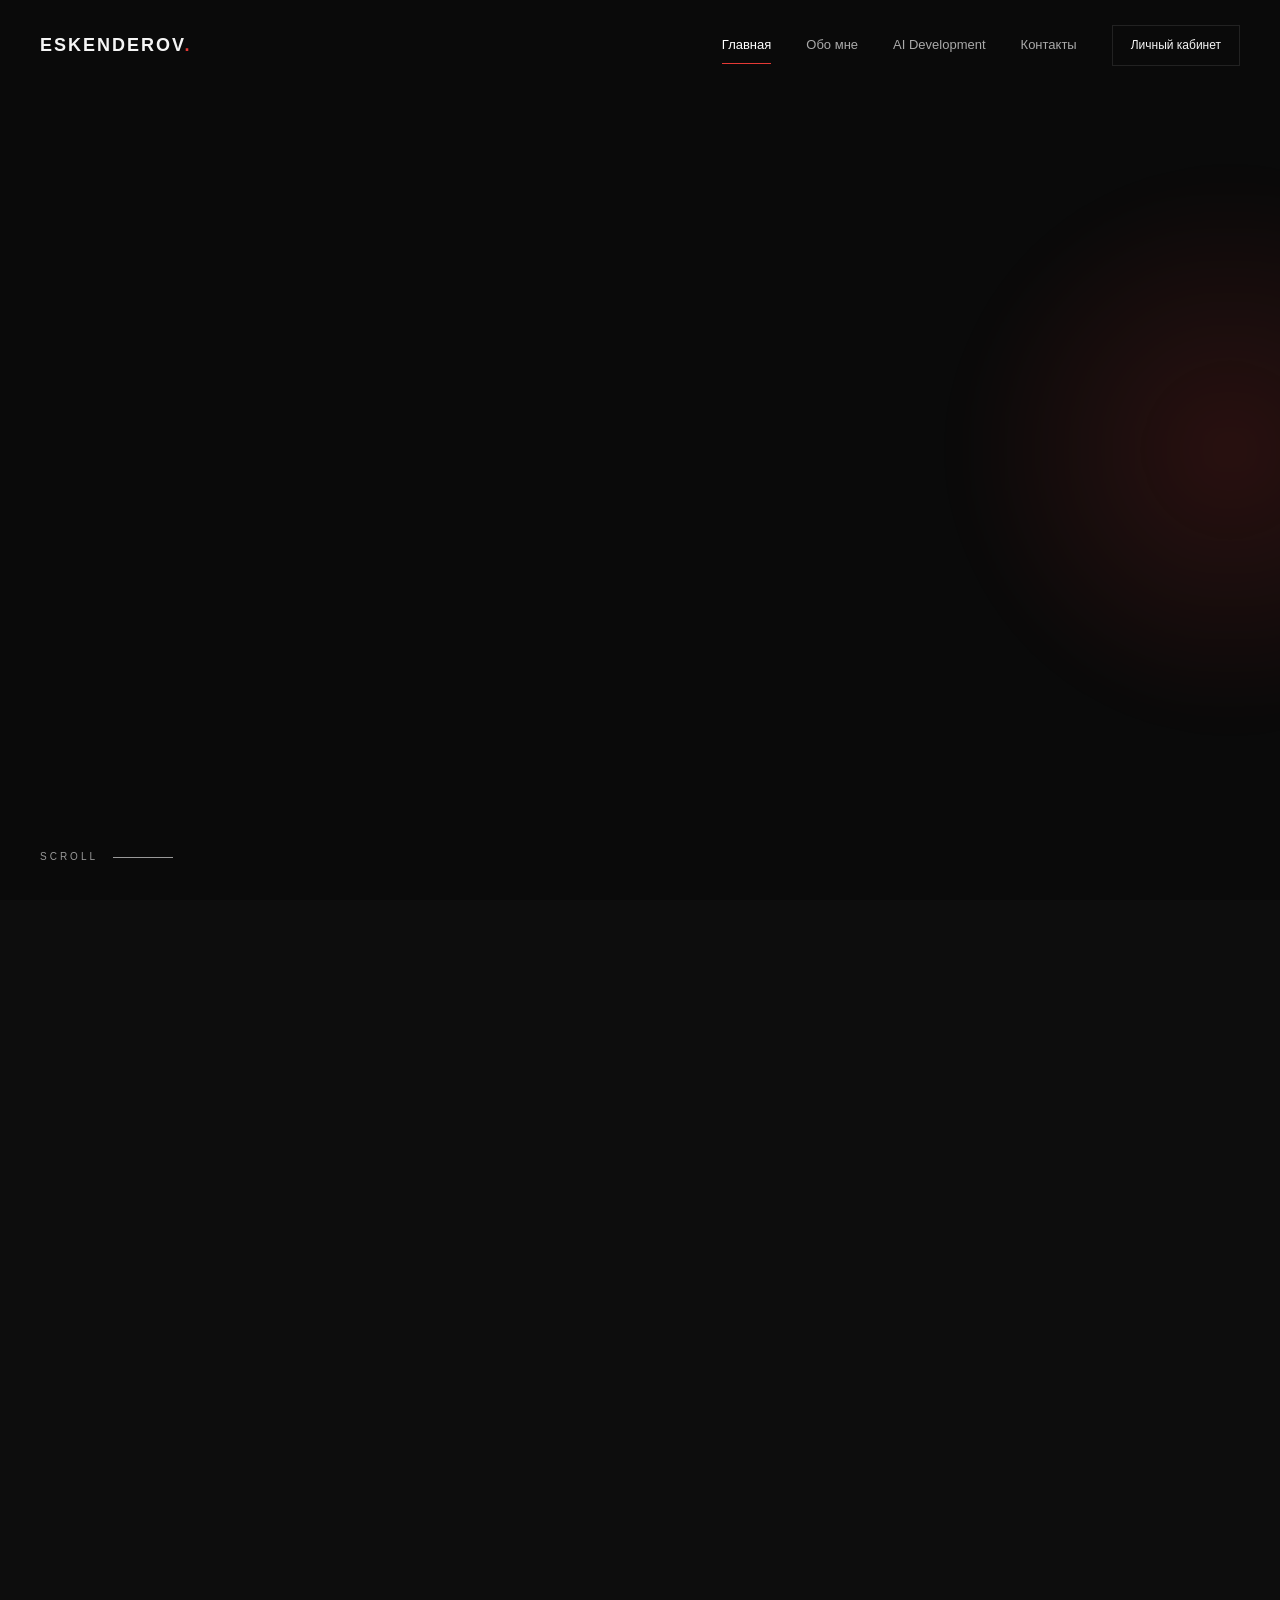
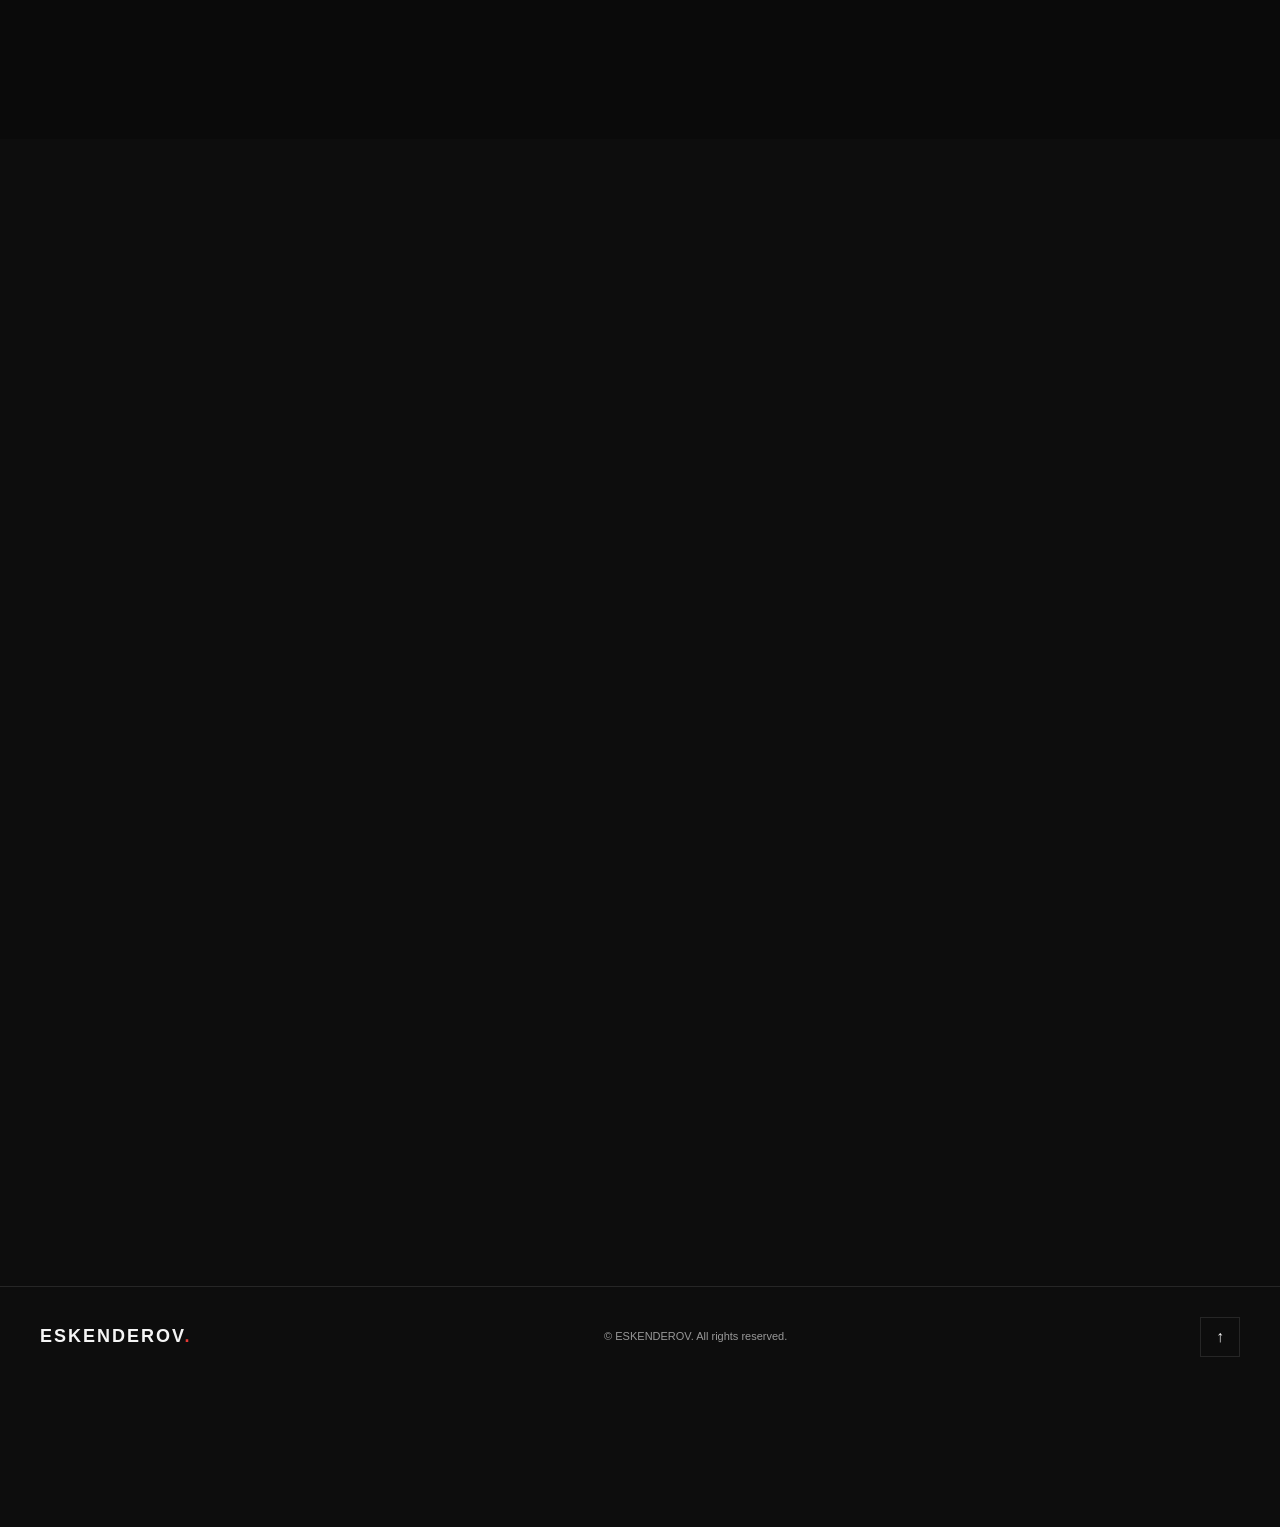
==== commit fd52cd45: "Update index.html" ====
--- a/index.html
+++ b/index.html
@@ -17,24 +17,6 @@
 <script src="script.js"></script>
 </body>
 </html>
-
-
-<!-- THEME SWITCHER -->
-
-<div class="theme-switcher" id="themeSwitcher">
-    <button
-        class="theme-switcher-button"
-        id="themeToggle"
-        type="button"
-        aria-label="Переключить тему"
-    >
-        <span class="theme-switcher-track">
-            <span class="theme-switcher-icon sun">☀</span>
-            <span class="theme-switcher-icon moon">☾</span>
-            <span class="theme-switcher-thumb"></span>
-        </span>
-    </button>
-</div>
 
 
 
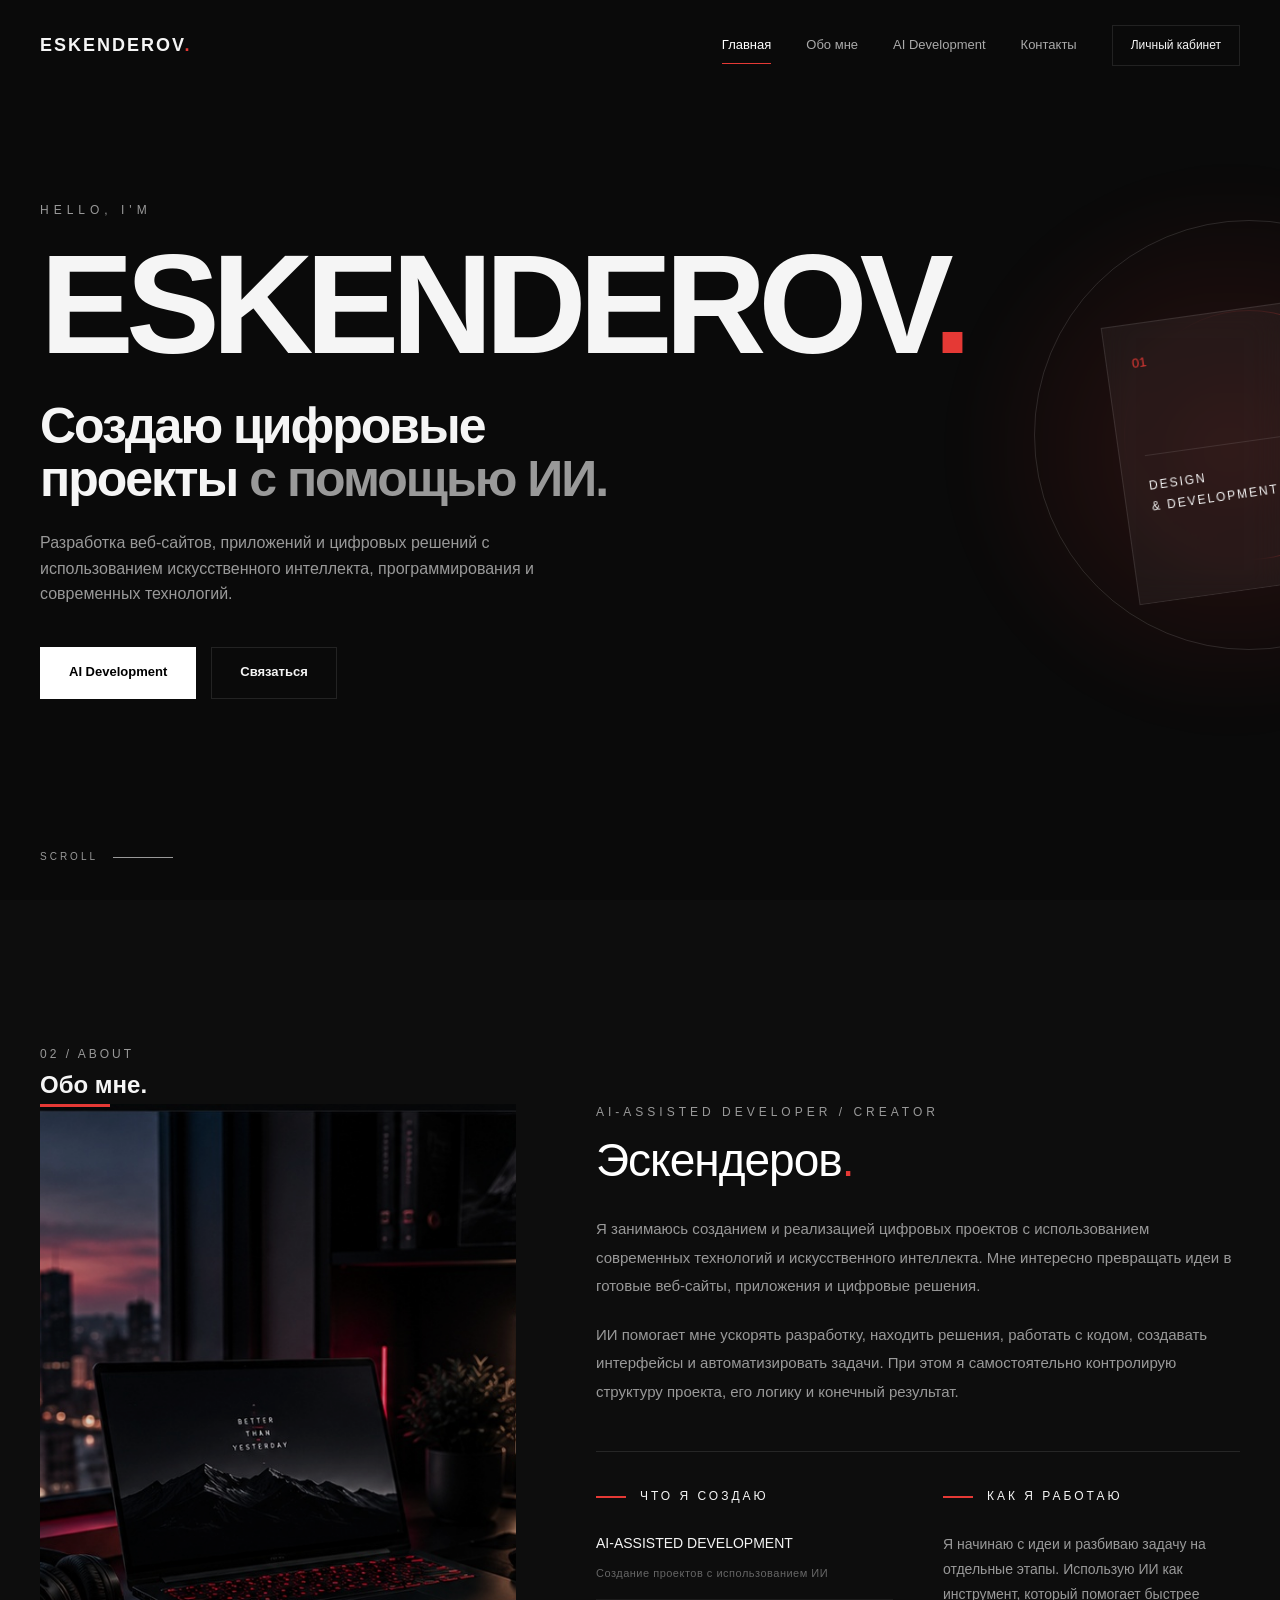
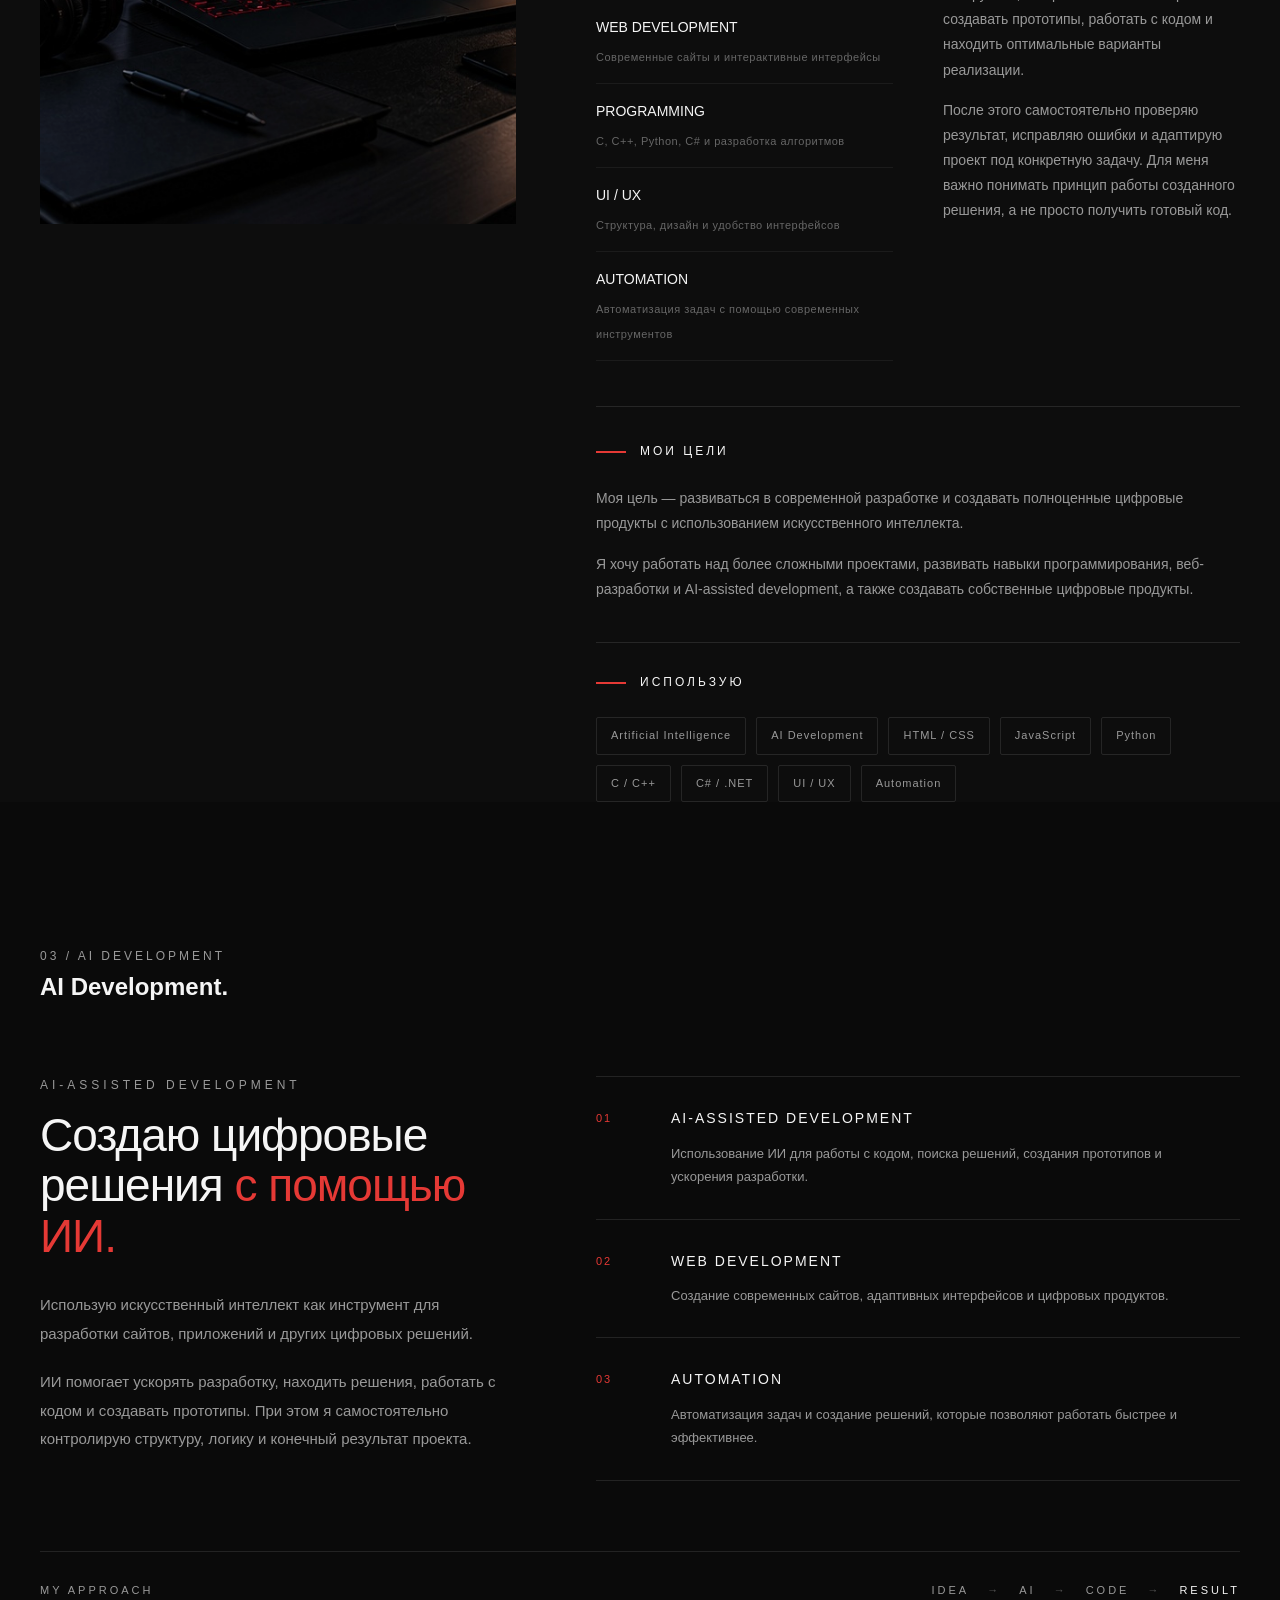
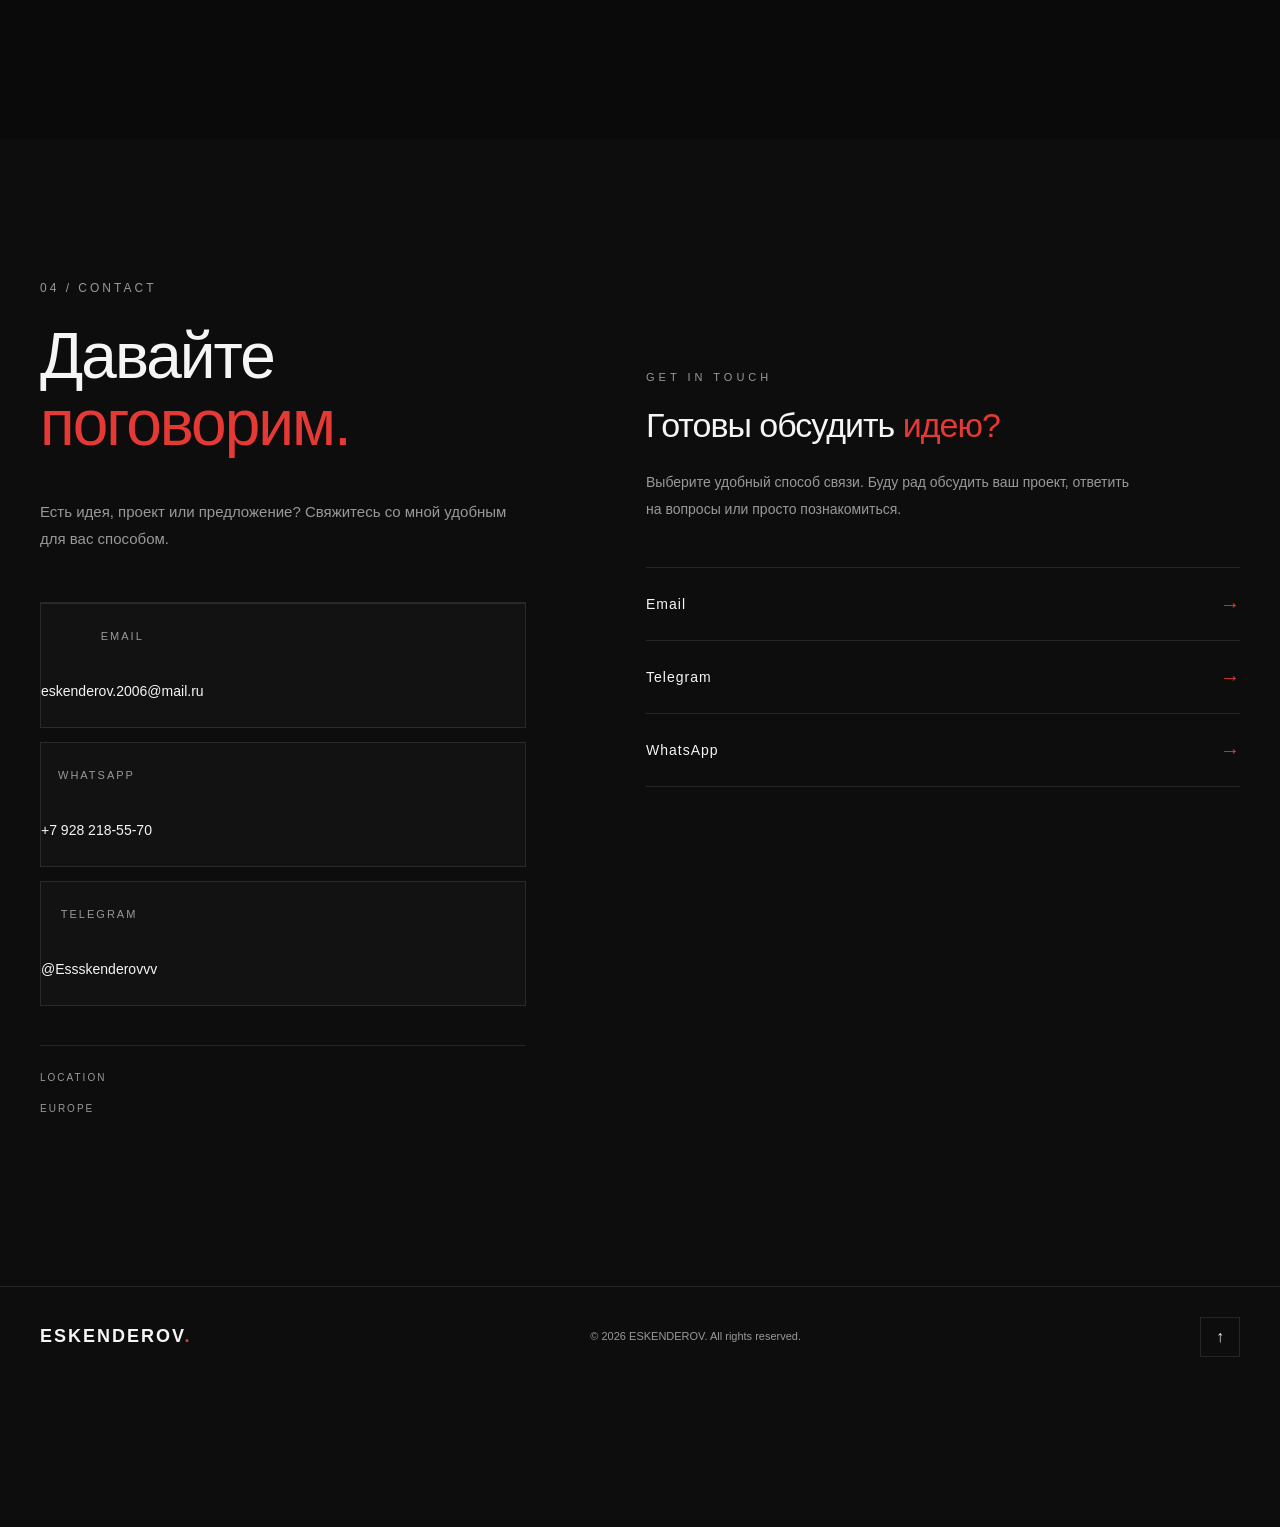
==== commit 0396c7a3: "Update index.html" ====
--- a/index.html
+++ b/index.html
@@ -14,9 +14,7 @@
     <link rel="stylesheet" href="style.css">
 </head>
         
-<script src="script.js"></script>
 </body>
-</html>
 
 
 
--- a/style.css
+++ b/style.css
@@ -2081,488 +2081,4 @@
 
 
 
-/* =====================================================
-   THEME SWITCHER
-===================================================== */
-
-.theme-switcher {
-    position: fixed;
-    top: 25px;
-    right: 30px;
-
-    z-index: 10000;
-}
-
-.theme-switcher-button {
-    width: 68px;
-    height: 36px;
-
-    padding: 0;
-
-    border: 1px solid rgba(255, 255, 255, 0.16);
-    border-radius: 50px;
-
-    background: rgba(18, 18, 18, 0.88);
-
-    cursor: pointer;
-
-    backdrop-filter: blur(14px);
-    -webkit-backdrop-filter: blur(14px);
-
-    transition:
-        background 0.4s ease,
-        border-color 0.4s ease,
-        transform 0.3s ease,
-        box-shadow 0.3s ease;
-}
-
-.theme-switcher-button:hover {
-    transform: translateY(-2px);
-
-    border-color: rgba(229, 57, 53, 0.7);
-
-    box-shadow:
-        0 8px 30px rgba(0, 0, 0, 0.35),
-        0 0 20px rgba(229, 57, 53, 0.08);
-}
-
-.theme-switcher-track {
-    position: relative;
-
-    display: block;
-
-    width: 100%;
-    height: 100%;
-}
-
-
-/* -----------------------------------------------------
-   ICONS
------------------------------------------------------ */
-
-.theme-switcher-icon {
-    position: absolute;
-    top: 50%;
-
-    z-index: 2;
-
-    transform: translateY(-50%);
-
-    font-size: 13px;
-    line-height: 1;
-
-    pointer-events: none;
-
-    transition:
-        opacity 0.3s ease,
-        color 0.3s ease;
-}
-
-.theme-switcher-icon.sun {
-    left: 10px;
-    color: #ffffff;
-    opacity: 1;
-}
-
-.theme-switcher-icon.moon {
-    right: 10px;
-    color: #888888;
-    opacity: 0.5;
-}
-
-
-/* -----------------------------------------------------
-   MOVING CIRCLE
------------------------------------------------------ */
-
-.theme-switcher-thumb {
-    position: absolute;
-
-    top: 4px;
-    left: 4px;
-
-    width: 26px;
-    height: 26px;
-
-    border-radius: 50%;
-
-    background: #ffffff;
-
-    box-shadow:
-        0 3px 12px rgba(0, 0, 0, 0.35);
-
-    transition:
-        left 0.4s cubic-bezier(0.4, 0, 0.2, 1),
-        background 0.4s ease,
-        box-shadow 0.4s ease;
-}
-
-
-/* =====================================================
-   LIGHT THEME
-===================================================== */
-
-body.light-theme {
-    --bg: #f4f4f4;
-    --bg-light: #ffffff;
-
-    --white: #111111;
-    --gray: #666666;
-
-    --dark-gray: #e5e5e5;
-
-    --red: #d62828;
-
-    --border: rgba(0, 0, 0, 0.12);
-
-    background: var(--bg);
-    color: var(--white);
-}
-
-
-/* -----------------------------------------------------
-   LIGHT SWITCH
------------------------------------------------------ */
-
-body.light-theme .theme-switcher-button {
-    background: rgba(255, 255, 255, 0.9);
-
-    border-color: rgba(0, 0, 0, 0.12);
-
-    box-shadow:
-        0 5px 25px rgba(0, 0, 0, 0.08);
-}
-
-body.light-theme .theme-switcher-thumb {
-    left: 36px;
-
-    background: #111111;
-
-    box-shadow:
-        0 3px 12px rgba(0, 0, 0, 0.2);
-}
-
-body.light-theme .theme-switcher-icon.sun {
-    color: #999999;
-    opacity: 0.5;
-}
-
-body.light-theme .theme-switcher-icon.moon {
-    color: #ffffff;
-    opacity: 1;
-}
-
-
-/* =====================================================
-   LIGHT THEME — SITE
-===================================================== */
-
-body.light-theme header {
-    background: rgba(244, 244, 244, 0.88);
-}
-
-body.light-theme .hero {
-    background: #f4f4f4;
-}
-
-body.light-theme .about {
-    background: #ffffff;
-}
-
-body.light-theme .ai-development {
-    background: #f4f4f4;
-}
-
-body.light-theme .contact {
-    background: #ffffff;
-}
-
-body.light-theme footer {
-    background: #f4f4f4;
-}
-
-
-/* =====================================================
-   SMOOTH TRANSITION
-===================================================== */
-
-body,
-header,
-section,
-footer,
-.theme-switcher-button,
-.theme-switcher-thumb,
-.contact-item,
-.contact-action,
-.ai-item,
-.about-block {
-    transition:
-        background-color 0.45s ease,
-        color 0.45s ease,
-        border-color 0.45s ease;
-}
-
-
-/* =====================================================
-   MOBILE
-===================================================== */
-
-@media (max-width: 600px) {
-
-    .theme-switcher {
-        top: 18px;
-        right: 18px;
-    }
-
-    .theme-switcher-button {
-        width: 62px;
-        height: 34px;
-    }
-
-    .theme-switcher-thumb {
-        width: 24px;
-        height: 24px;
-    }
-
-    body.light-theme .theme-switcher-thumb {
-        left: 34px;
-    }
-
-}
-/* =====================================================
-   FINAL LIGHT THEME FIX
-===================================================== */
-
-body.light-theme {
-    background: #f4f4f4;
-    color: #111111;
-}
-
-/* HEADER */
-
-body.light-theme .header {
-    background: rgba(244, 244, 244, 0.92);
-}
-
-body.light-theme .header.scrolled {
-    background: rgba(244, 244, 244, 0.92);
-    border-bottom-color: rgba(0, 0, 0, 0.12);
-}
-
-body.light-theme .nav-link {
-    color: #666666;
-}
-
-body.light-theme .nav-link:hover,
-body.light-theme .nav-link.active {
-    color: #111111;
-}
-
-body.light-theme .nav-login {
-    color: #111111;
-}
-
-body.light-theme .nav-login:hover {
-    background: #111111;
-    color: #ffffff;
-}
-
-body.light-theme .menu-button span {
-    background: #111111;
-}
-
-
-/* HERO */
-
-body.light-theme .hero {
-    background: #f4f4f4;
-}
-
-body.light-theme .hero h1,
-body.light-theme .hero h2 {
-    color: #111111;
-}
-
-body.light-theme .hero h2 span {
-    color: #666666;
-}
-
-body.light-theme .hero-description {
-    color: #666666;
-}
-
-body.light-theme .button-primary {
-    background: #111111;
-    color: #ffffff;
-}
-
-body.light-theme .button-primary:hover {
-    background: #d62828;
-    color: #ffffff;
-}
-
-body.light-theme .button-secondary {
-    color: #111111;
-    border-color: rgba(0, 0, 0, 0.15);
-}
-
-body.light-theme .button-secondary:hover {
-    background: #111111;
-    color: #ffffff;
-}
-
-body.light-theme .circle {
-    border-color: rgba(0, 0, 0, 0.12);
-}
-
-body.light-theme .hero-card {
-    background: rgba(255, 255, 255, 0.7);
-    border-color: rgba(0, 0, 0, 0.12);
-}
-
-body.light-theme .hero-card-line {
-    background: rgba(0, 0, 0, 0.12);
-}
-
-
-/* ABOUT */
-
-body.light-theme .about {
-    background: #ffffff;
-}
-
-body.light-theme .about-intro h3,
-body.light-theme .about-block-title,
-body.light-theme .skill-item strong {
-    color: #111111;
-}
-
-body.light-theme .about-intro p:not(.about-role),
-body.light-theme .about-block > p,
-body.light-theme .about-goal p {
-    color: #666666;
-}
-
-body.light-theme .skill-item {
-    border-bottom-color: rgba(0, 0, 0, 0.08);
-}
-
-body.light-theme .learning-tags span {
-    color: #666666;
-    border-color: rgba(0, 0, 0, 0.12);
-}
-
-body.light-theme .learning-tags span:hover {
-    color: #111111;
-}
-
-
-/* AI DEVELOPMENT */
-
-body.light-theme .ai-development {
-    background: #f4f4f4;
-}
-
-body.light-theme .ai-intro h3,
-body.light-theme .ai-item-content h3 {
-    color: #111111;
-}
-
-body.light-theme .ai-intro p:not(.ai-role),
-body.light-theme .ai-item-content p {
-    color: #666666;
-}
-
-body.light-theme .ai-list,
-body.light-theme .ai-item,
-body.light-theme .ai-bottom {
-    border-color: rgba(0, 0, 0, 0.12);
-}
-
-body.light-theme .ai-flow strong {
-    color: #111111;
-}
-
-body.light-theme .ai-flow i {
-    color: #999999;
-}
-
-
-/* CONTACT */
-
-body.light-theme .contact {
-    background: #ffffff;
-}
-
-body.light-theme .contact-info h2,
-body.light-theme .contact-cta h3 {
-    color: #111111;
-}
-
-body.light-theme .contact-description,
-body.light-theme .contact-cta > p:not(.contact-cta-label) {
-    color: #666666;
-}
-
-body.light-theme .contact-details {
-    border-color: rgba(0, 0, 0, 0.12);
-}
-
-body.light-theme .contact-item {
-    border-color: rgba(0, 0, 0, 0.12);
-    background: rgba(0, 0, 0, 0.02);
-}
-
-body.light-theme .contact-item-content a {
-    color: #111111;
-}
-
-body.light-theme .contact-item-content a:hover {
-    color: #d62828;
-}
-
-body.light-theme .contact-location {
-    border-color: rgba(0, 0, 0, 0.12);
-}
-
-body.light-theme .location-value {
-    color: #111111;
-}
-
-body.light-theme .contact-actions {
-    border-color: rgba(0, 0, 0, 0.12);
-}
-
-body.light-theme .contact-action {
-    color: #111111;
-    border-color: rgba(0, 0, 0, 0.12);
-}
-
-body.light-theme .contact-action:hover {
-    color: #d62828;
-}
-
-
-/* FOOTER */
-
-body.light-theme .footer {
-    background: #f4f4f4;
-    border-color: rgba(0, 0, 0, 0.12);
-}
-
-body.light-theme .footer p {
-    color: #666666;
-}
-
-body.light-theme .back-top {
-    color: #111111;
-    border-color: rgba(0, 0, 0, 0.12);
-}
-
-body.light-theme .back-top:hover {
-    background: #111111;
-    color: #ffffff;
-}
-
-
-
+
